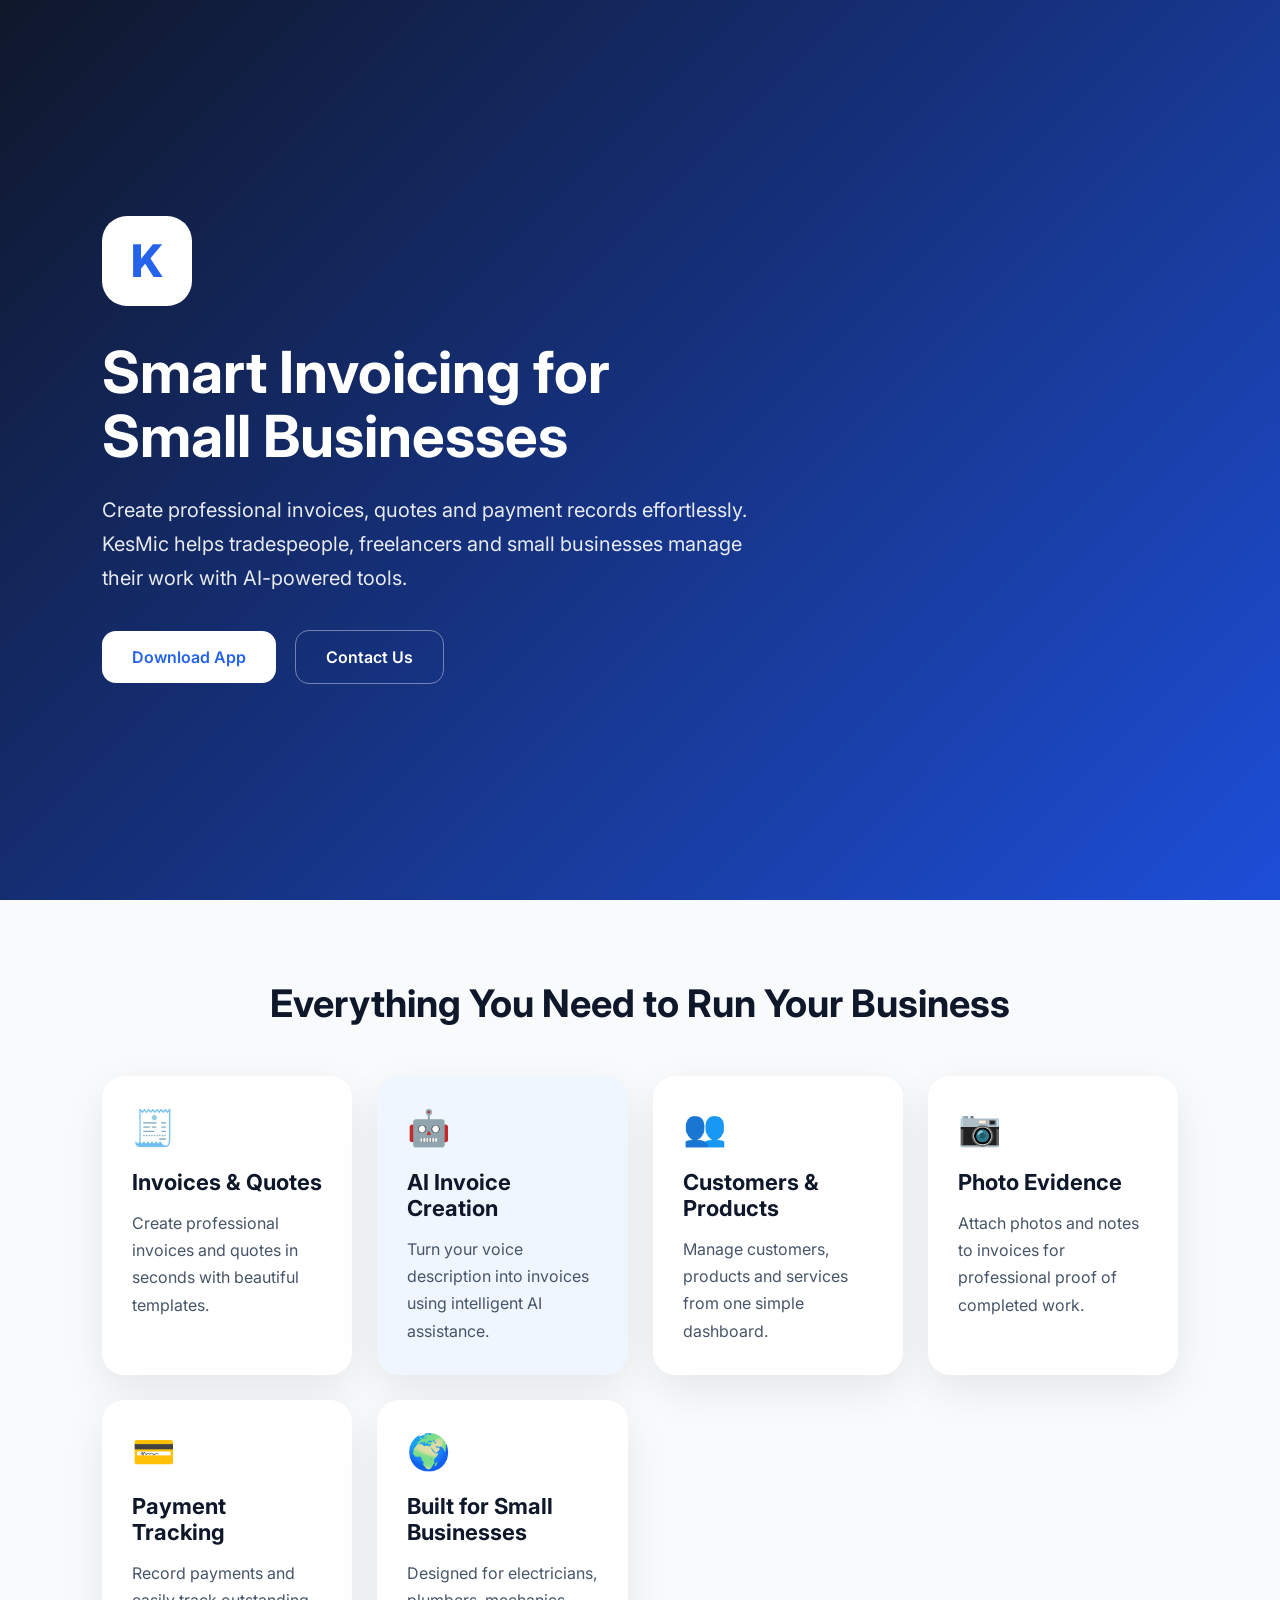
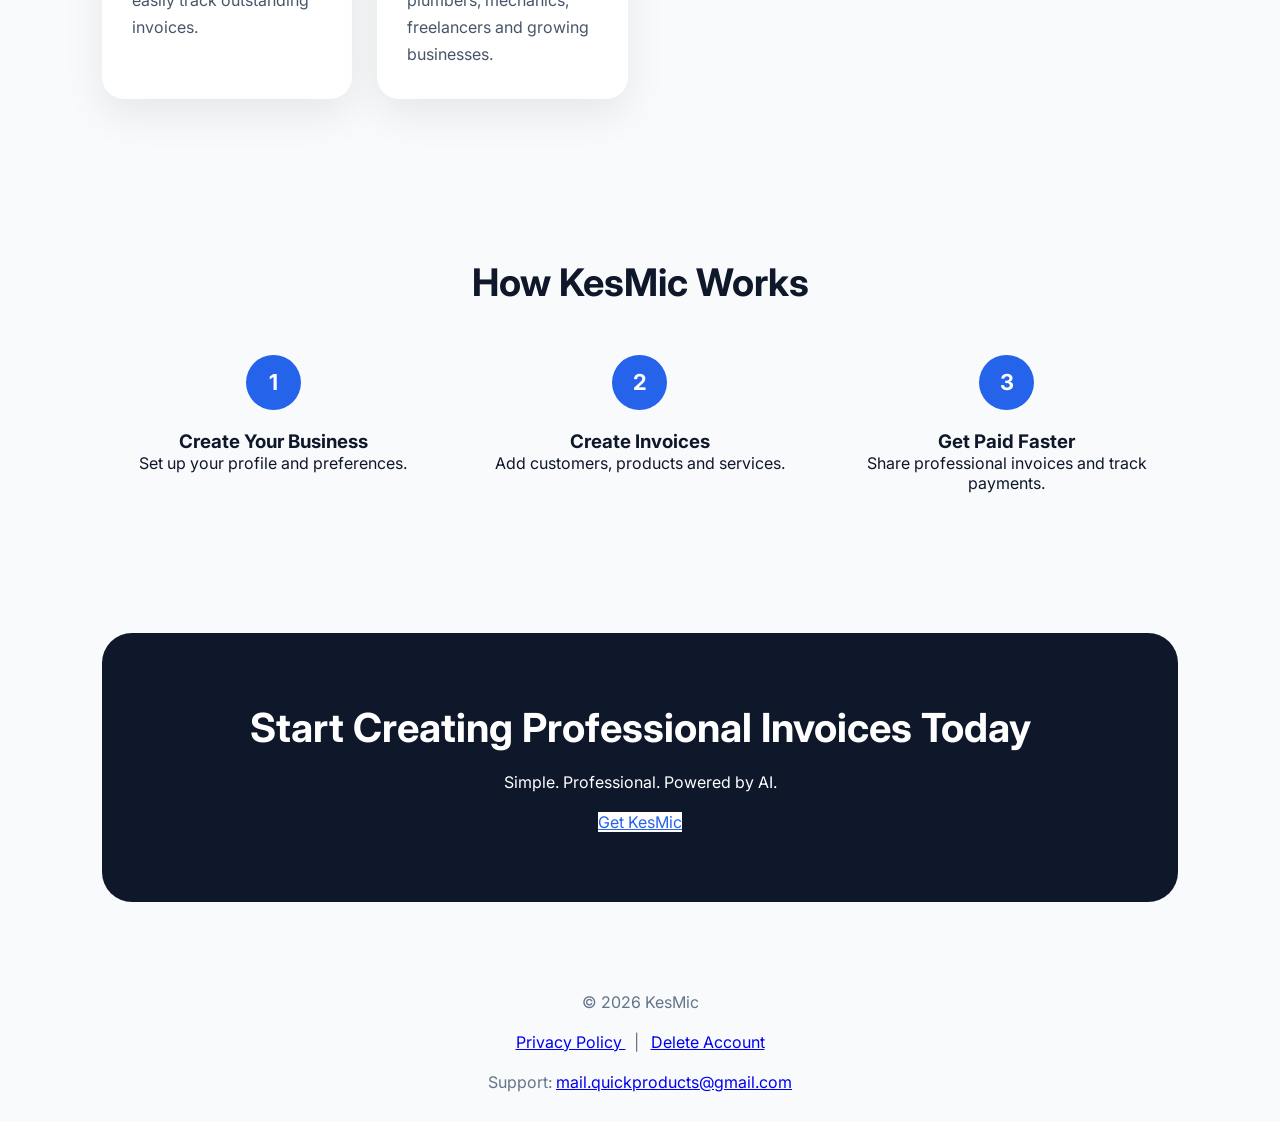
==== index.html @ 1f060613 "Add index.html for KesMic AI Invoice App This HTML file serves as the main structure for the KesMic " ====
<!DOCTYPE html>
<html lang="en">
<head>

<meta charset="UTF-8">
<meta name="viewport" content="width=device-width, initial-scale=1.0">

<title>KesMic - AI Invoice & Quote App</title>

<link rel="preconnect" href="https://fonts.googleapis.com">
<link href="https://fonts.googleapis.com/css2?family=Inter:wght@300;400;500;600;700;800&display=swap" rel="stylesheet">


<style>

*{
margin:0;
padding:0;
box-sizing:border-box;
font-family:'Inter',sans-serif;
}


body{

background:#f8fafc;
color:#0f172a;

}


.hero{

min-height:100vh;

background:
linear-gradient(135deg,#0f172a,#1d4ed8);

color:white;

display:flex;

align-items:center;

padding:60px 8%;

}


.hero-content{

max-width:650px;

}


.logo{

width:90px;

height:90px;

background:white;

color:#2563eb;

border-radius:25px;

display:flex;

align-items:center;

justify-content:center;

font-size:45px;

font-weight:800;

margin-bottom:35px;

}


h1{

font-size:58px;

line-height:1.1;

margin-bottom:25px;

}


.hero p{

font-size:20px;

line-height:1.7;

opacity:.9;

margin-bottom:35px;

}


.buttons a{

display:inline-block;

padding:16px 30px;

border-radius:14px;

text-decoration:none;

font-weight:600;

margin-right:15px;

}


.primary{

background:white;

color:#2563eb;

}


.secondary{

border:1px solid rgba(255,255,255,.4);

color:white;

}



section{

padding:80px 8%;

}



.title{

text-align:center;

font-size:38px;

margin-bottom:50px;

}



.features{

display:grid;

grid-template-columns:repeat(auto-fit,minmax(250px,1fr));

gap:25px;

}



.card{

background:white;

padding:30px;

border-radius:22px;

box-shadow:0 15px 40px rgba(0,0,0,.08);

}



.card h3{

margin-bottom:15px;

font-size:22px;

}



.card p{

line-height:1.7;

color:#475569;

}



.icon{

font-size:35px;

margin-bottom:20px;

}



.ai{

background:#eff6ff;

}



.steps{

display:grid;

grid-template-columns:repeat(auto-fit,minmax(220px,1fr));

gap:25px;

}



.step{

text-align:center;

}



.number{

width:55px;

height:55px;

background:#2563eb;

color:white;

border-radius:50%;

display:flex;

align-items:center;

justify-content:center;

margin:auto;

font-size:22px;

font-weight:bold;

margin-bottom:20px;

}



.cta{

background:#0f172a;

color:white;

text-align:center;

border-radius:30px;

margin:60px 8%;

padding:70px 30px;

}



.cta h2{

font-size:40px;

margin-bottom:20px;

}



footer{

text-align:center;

padding:30px;

color:#64748b;

}


@media(max-width:700px){

h1{

font-size:40px;

}

.hero{

padding:40px 6%;

}

}


</style>

</head>



<body>


<div class="hero">


<div class="hero-content">


<div class="logo">
K
</div>


<h1>
Smart Invoicing for Small Businesses
</h1>


<p>

Create professional invoices, quotes and payment records effortlessly.
KesMic helps tradespeople, freelancers and small businesses manage their work with AI-powered tools.

</p>



<div class="buttons">

<a class="primary" href="#">
Download App
</a>


<a class="secondary" href="mailto:mail.quickproducts@gmail.com">
Contact Us
</a>


</div>


</div>


</div>





<section>


<h2 class="title">
Everything You Need to Run Your Business
</h2>



<div class="features">



<div class="card">

<div class="icon">
🧾
</div>

<h3>
Invoices & Quotes
</h3>

<p>
Create professional invoices and quotes in seconds with beautiful templates.
</p>

</div>




<div class="card ai">

<div class="icon">
🤖
</div>

<h3>
AI Invoice Creation
</h3>

<p>
Turn your voice description into invoices using intelligent AI assistance.
</p>

</div>




<div class="card">

<div class="icon">
👥
</div>

<h3>
Customers & Products
</h3>

<p>
Manage customers, products and services from one simple dashboard.
</p>

</div>




<div class="card">

<div class="icon">
📷
</div>

<h3>
Photo Evidence
</h3>

<p>
Attach photos and notes to invoices for professional proof of completed work.
</p>

</div>



<div class="card">

<div class="icon">
💳
</div>

<h3>
Payment Tracking
</h3>

<p>
Record payments and easily track outstanding invoices.
</p>

</div>



<div class="card">

<div class="icon">
🌍
</div>

<h3>
Built for Small Businesses
</h3>

<p>
Designed for electricians, plumbers, mechanics, freelancers and growing businesses.
</p>

</div>



</div>


</section>





<section>


<h2 class="title">
How KesMic Works
</h2>



<div class="steps">


<div class="step">

<div class="number">
1
</div>

<h3>
Create Your Business
</h3>

<p>
Set up your profile and preferences.
</p>

</div>



<div class="step">

<div class="number">
2
</div>

<h3>
Create Invoices
</h3>

<p>
Add customers, products and services.
</p>

</div>



<div class="step">

<div class="number">
3
</div>

<h3>
Get Paid Faster
</h3>

<p>
Share professional invoices and track payments.
</p>

</div>


</div>


</section>





<div class="cta">


<h2>
Start Creating Professional Invoices Today
</h2>


<p>
Simple. Professional. Powered by AI.
</p>


<br>


<a class="primary" href="#">
Get KesMic
</a>


</div>




<footer>

© 2026 KesMic<br><br>

<a href="privacy-policy.html">
Privacy Policy
</a>
&nbsp; | &nbsp;

<a href="delete-account.html">
Delete Account
</a>

<br><br>

Support:
<a href="mailto:mail.quickproducts@gmail.com">
mail.quickproducts@gmail.com
</a>

</footer>



</body>

</html>
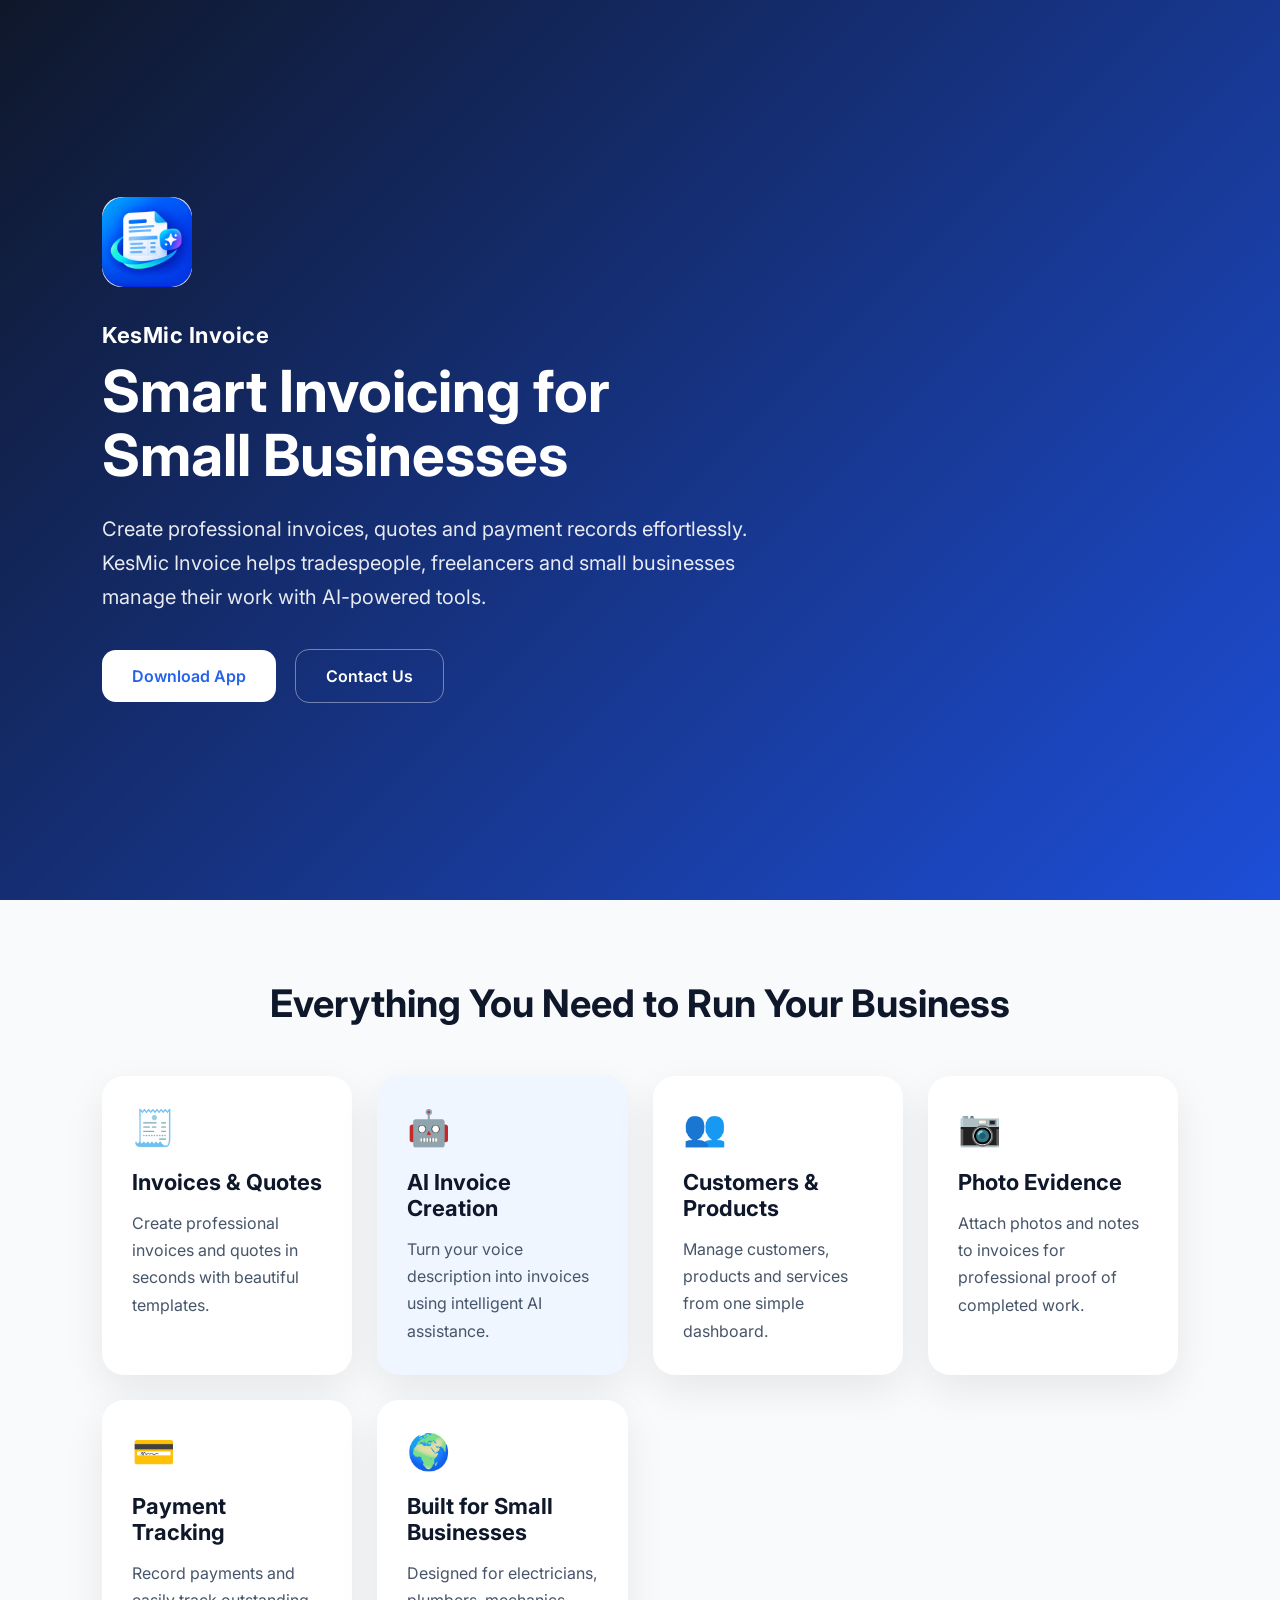
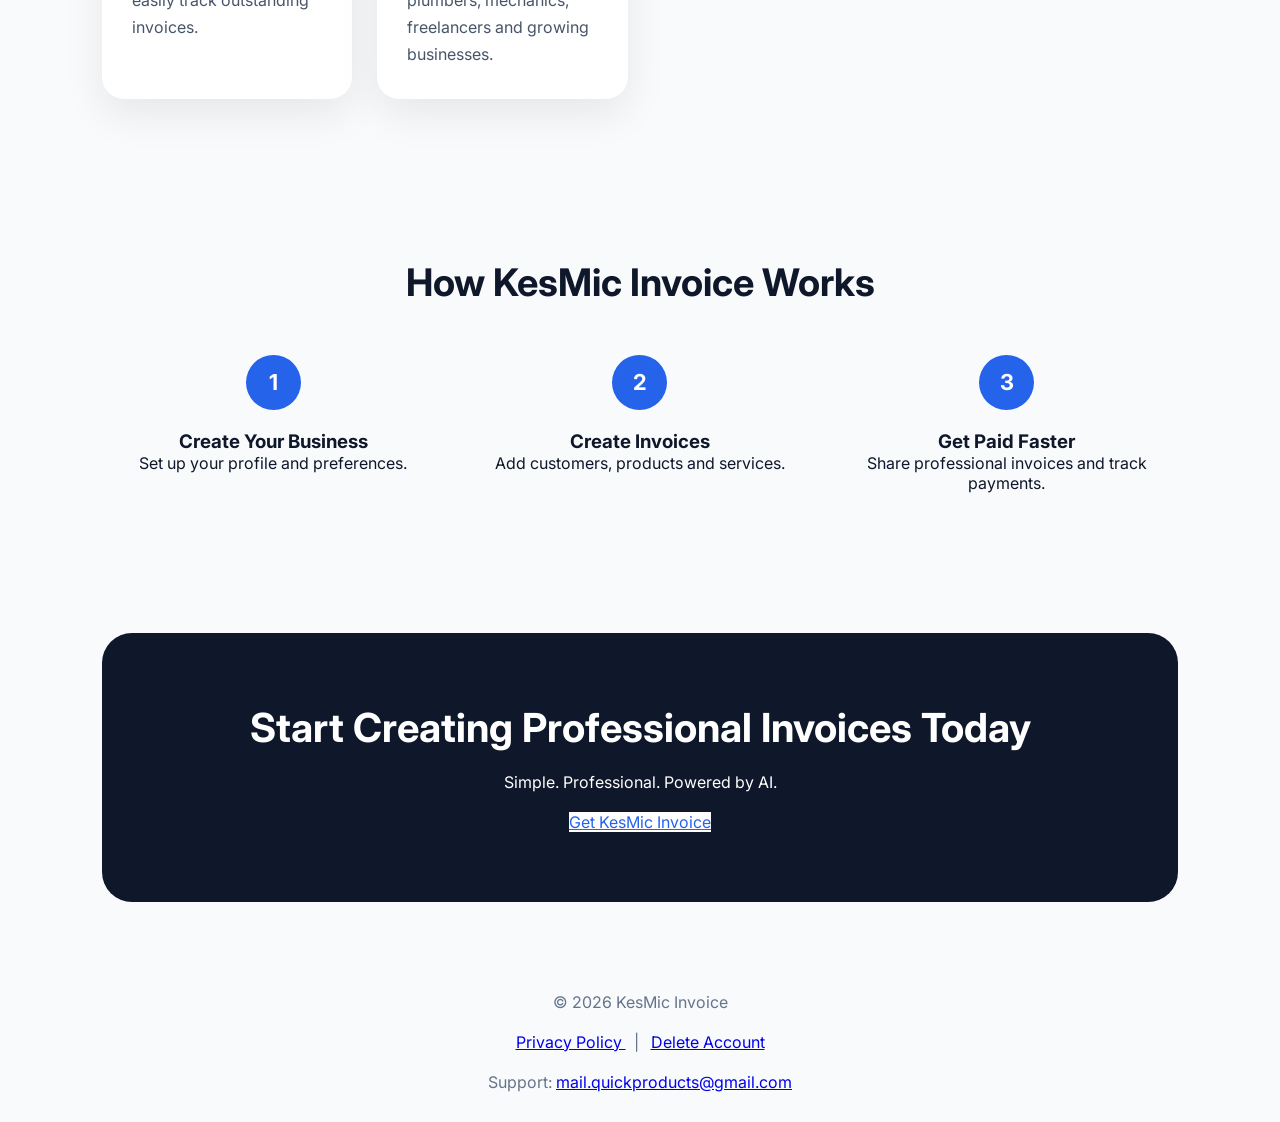
==== commit 1ea8ffbe: "Rebrand to KesMic Invoice; add logo and favicon; rewrite privacy policy Co-Authored-By: Claude Opus " ====
--- a/index.html
+++ b/index.html
@@ -5,7 +5,9 @@
 <meta charset="UTF-8">
 <meta name="viewport" content="width=device-width, initial-scale=1.0">
 
-<title>KesMic - AI Invoice & Quote App</title>
+<title>KesMic Invoice - AI Invoice & Quote App</title>
+<link rel="icon" type="image/png" href="favicon.png">
+<link rel="apple-touch-icon" href="logo.png">
 
 <link rel="preconnect" href="https://fonts.googleapis.com">
 <link href="https://fonts.googleapis.com/css2?family=Inter:wght@300;400;500;600;700;800&display=swap" rel="stylesheet">
@@ -331,6 +333,24 @@
 }
 
 
+.app-name{
+font-size:22px;
+font-weight:700;
+letter-spacing:.5px;
+margin-bottom:12px;
+}
+
+.logo{
+background:none;
+overflow:hidden;
+border-radius:22%;
+}
+.logo img{
+width:100%;
+height:100%;
+display:block;
+}
+
 </style>
 
 </head>
@@ -346,8 +366,11 @@
 <div class="hero-content">
 
 
-<div class="logo">
-K
+<div class="logo"><img src="logo.png" alt="KesMic Invoice logo"></div>
+
+
+<div class="app-name">
+KesMic Invoice
 </div>
 
 
@@ -359,7 +382,7 @@
 <p>
 
 Create professional invoices, quotes and payment records effortlessly.
-KesMic helps tradespeople, freelancers and small businesses manage their work with AI-powered tools.
+KesMic Invoice helps tradespeople, freelancers and small businesses manage their work with AI-powered tools.
 
 </p>
 
@@ -526,7 +549,7 @@
 
 
 <h2 class="title">
-How KesMic Works
+How KesMic Invoice Works
 </h2>
 
 
@@ -613,7 +636,7 @@
 
 
 <a class="primary" href="#">
-Get KesMic
+Get KesMic Invoice
 </a>
 
 
@@ -624,7 +647,7 @@
 
 <footer>
 
-© 2026 KesMic<br><br>
+© 2026 KesMic Invoice<br><br>
 
 <a href="privacy-policy.html">
 Privacy Policy
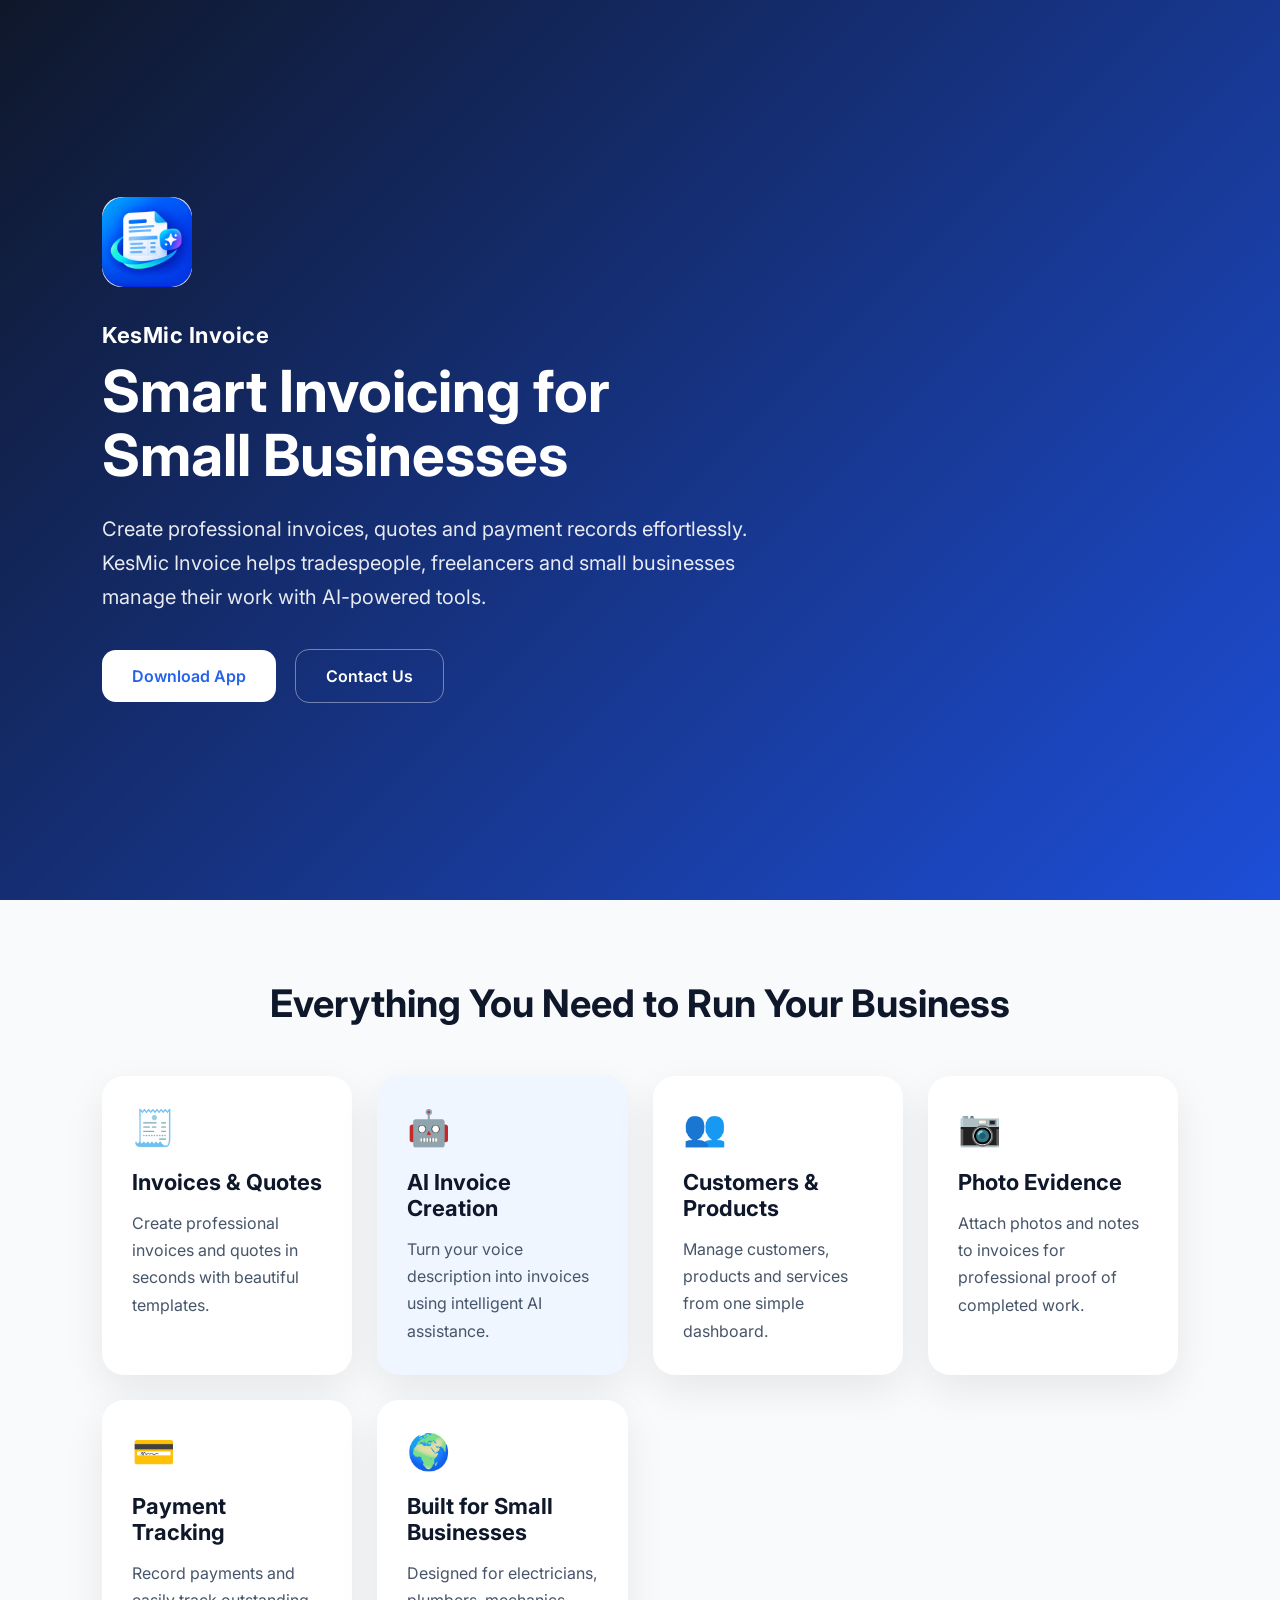
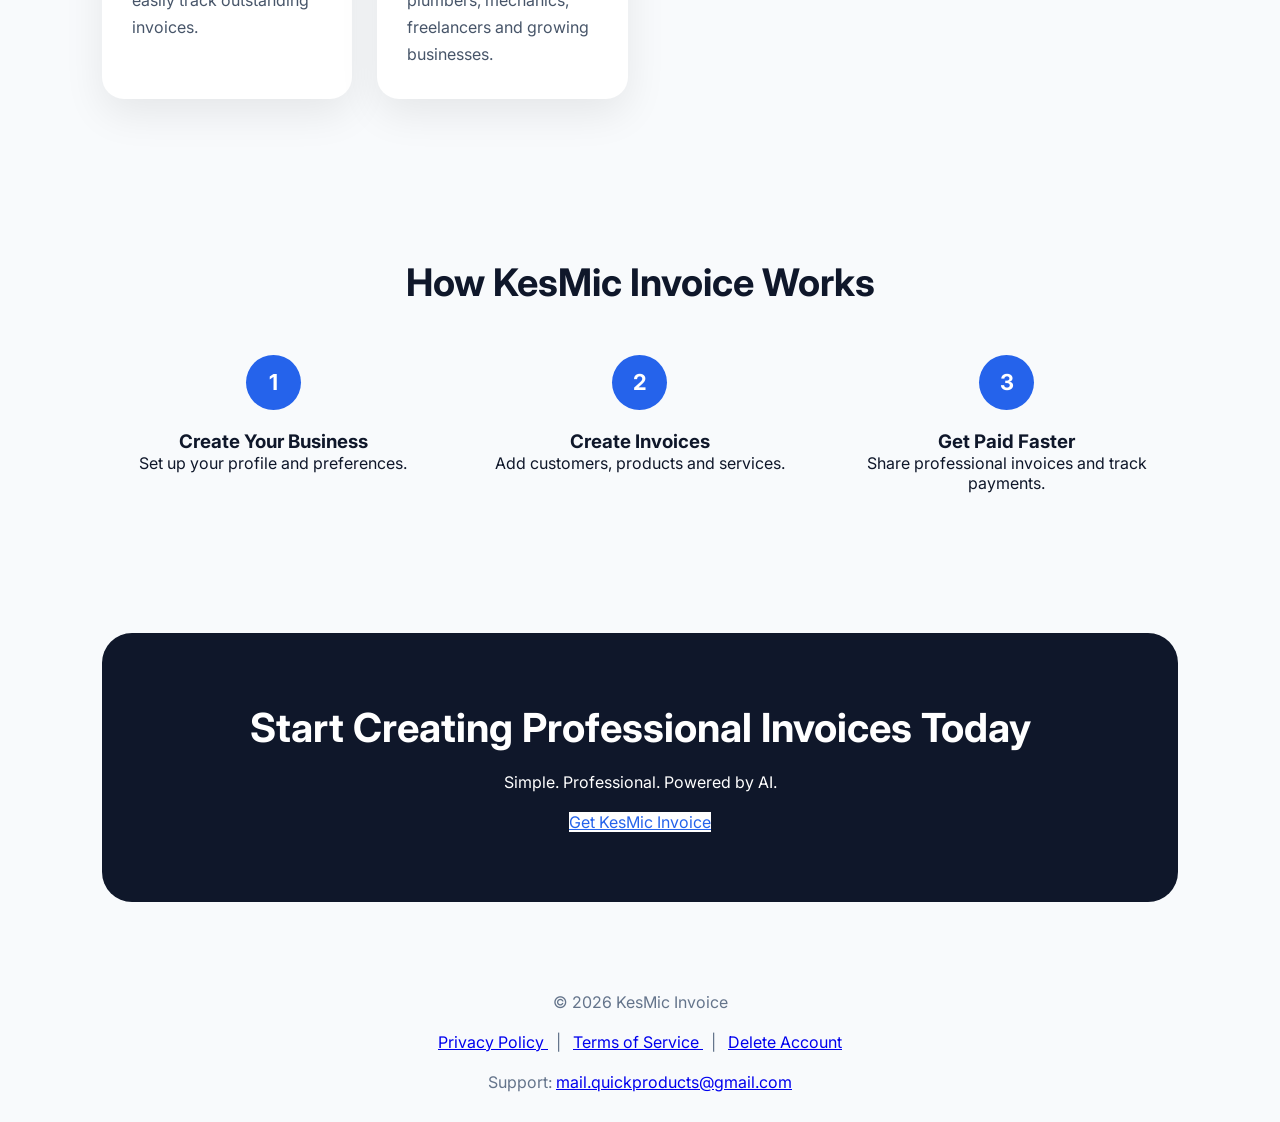
==== commit dc2d1e37: "Add Terms of Service page; link it from the home page Co-Authored-By: Claude Opus 5.5 <noreply@anthr" ====
--- a/index.html
+++ b/index.html
@@ -654,6 +654,11 @@
 </a>
 &nbsp; | &nbsp;
 
+<a href="terms.html">
+Terms of Service
+</a>
+&nbsp; | &nbsp;
+
 <a href="delete-account.html">
 Delete Account
 </a>
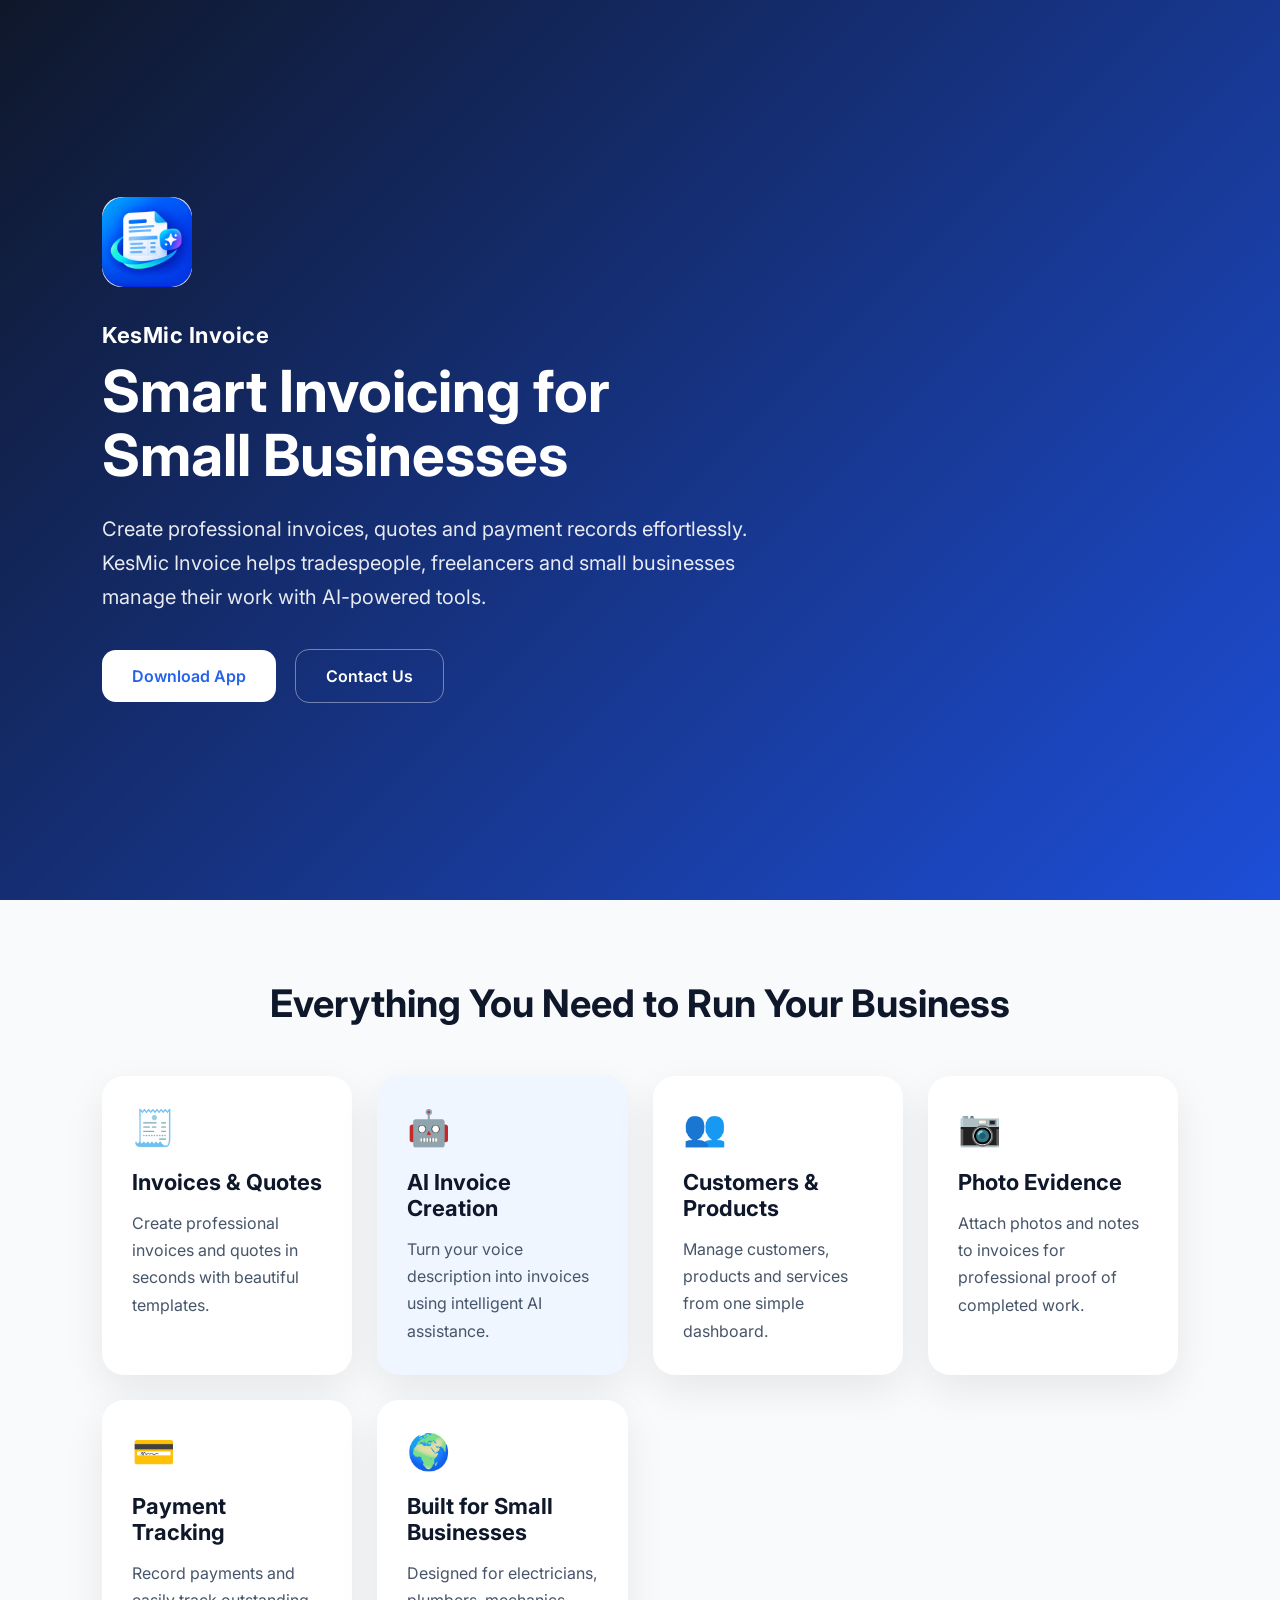
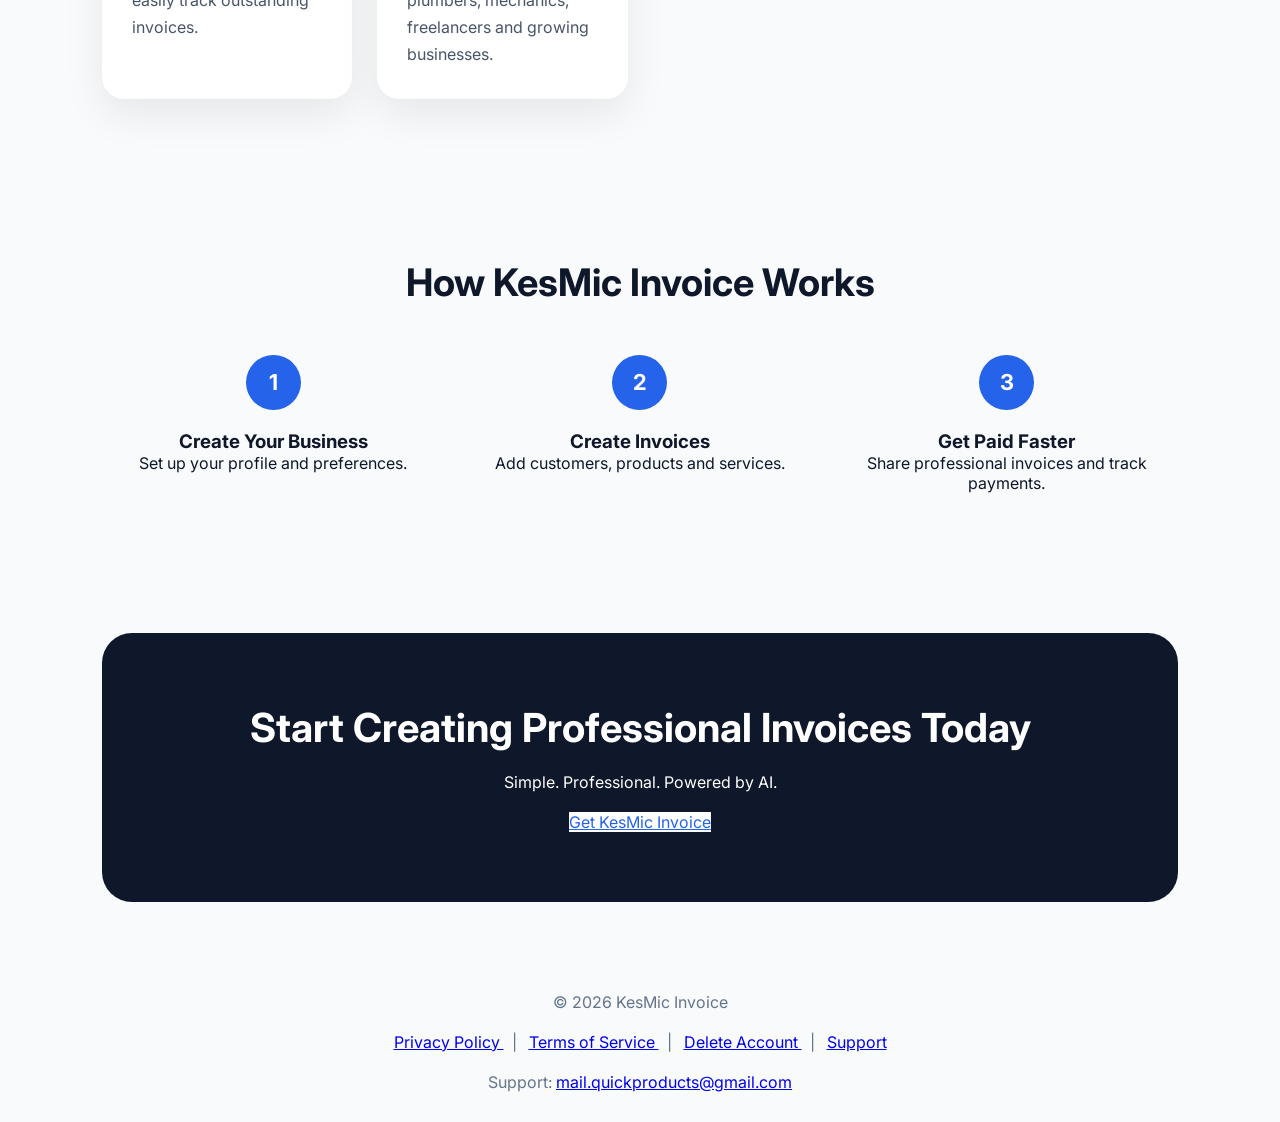
==== commit 5d256709: "Add support page with FAQ and contact; link it from the home page Co-Authored-By: Claude Opus 5.5 <n" ====
--- a/index.html
+++ b/index.html
@@ -662,6 +662,11 @@
 <a href="delete-account.html">
 Delete Account
 </a>
+&nbsp; | &nbsp;
+
+<a href="support.html">
+Support
+</a>
 
 <br><br>
 
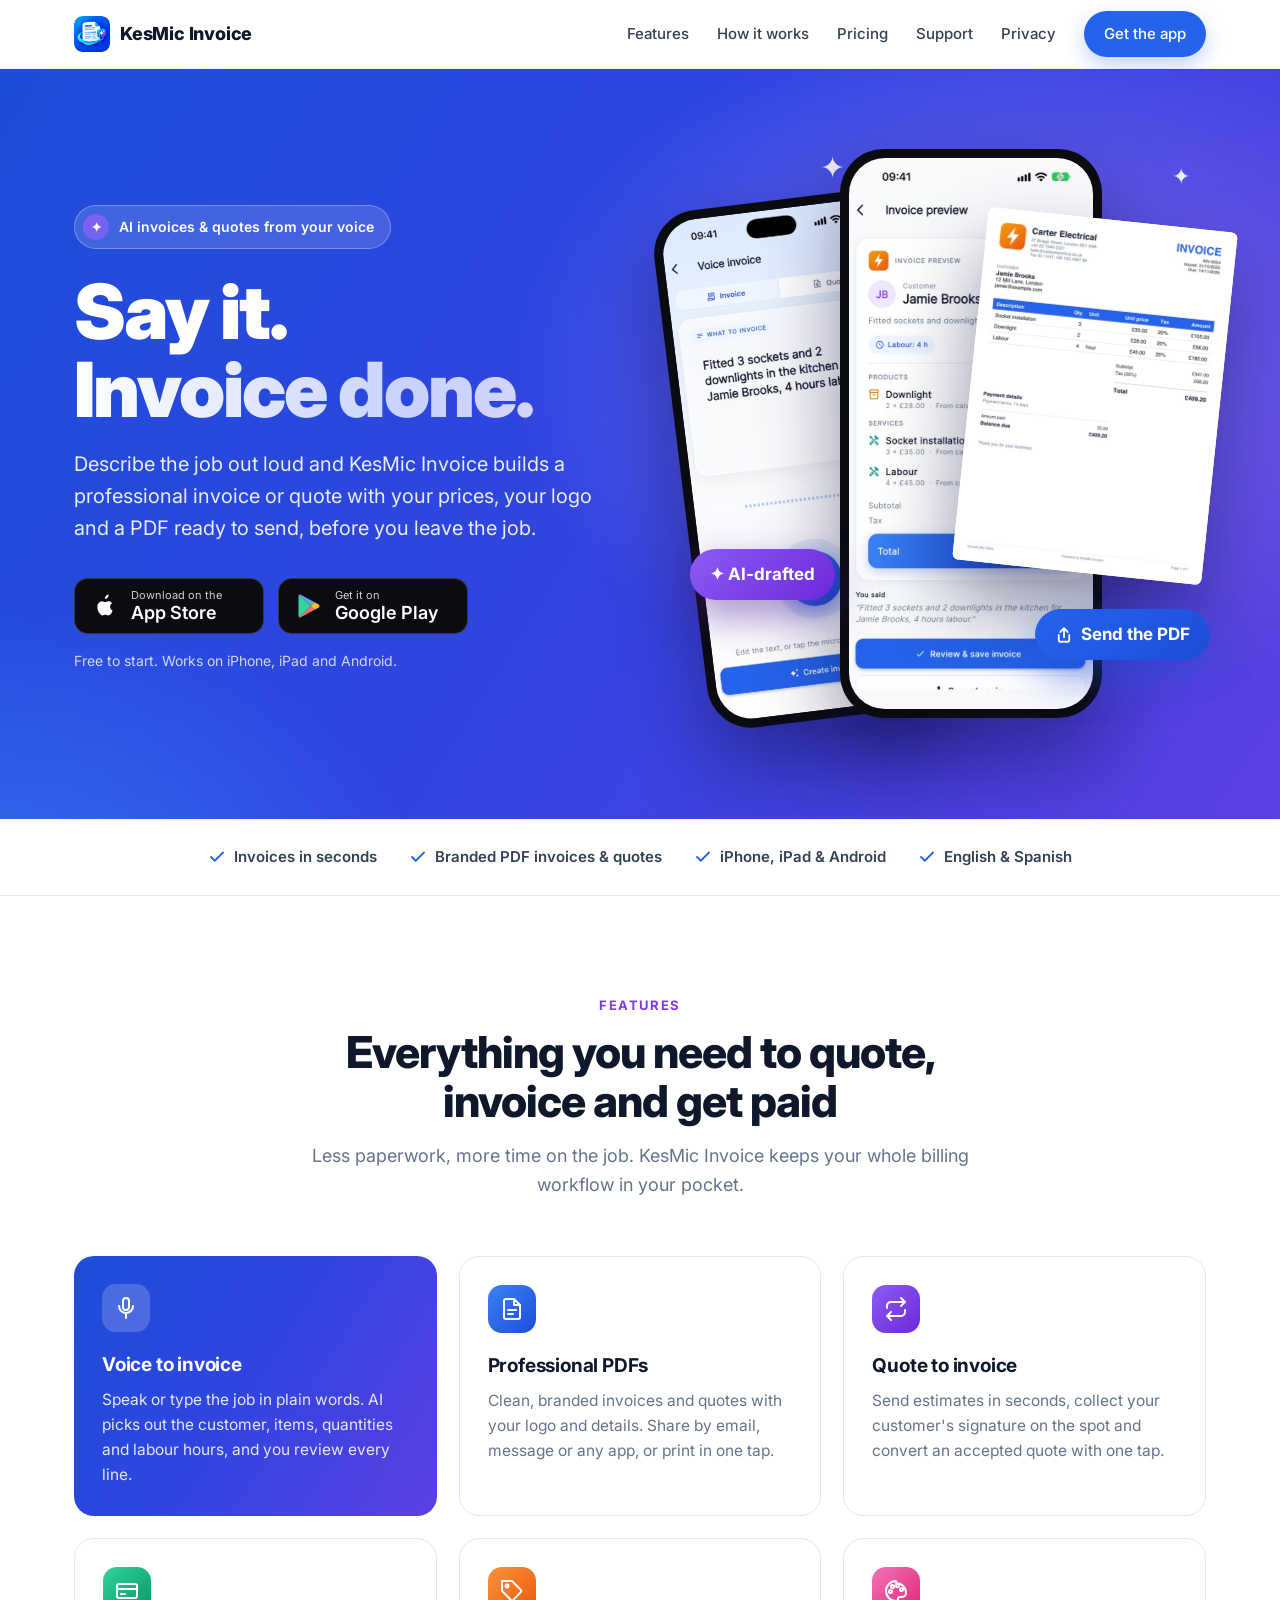
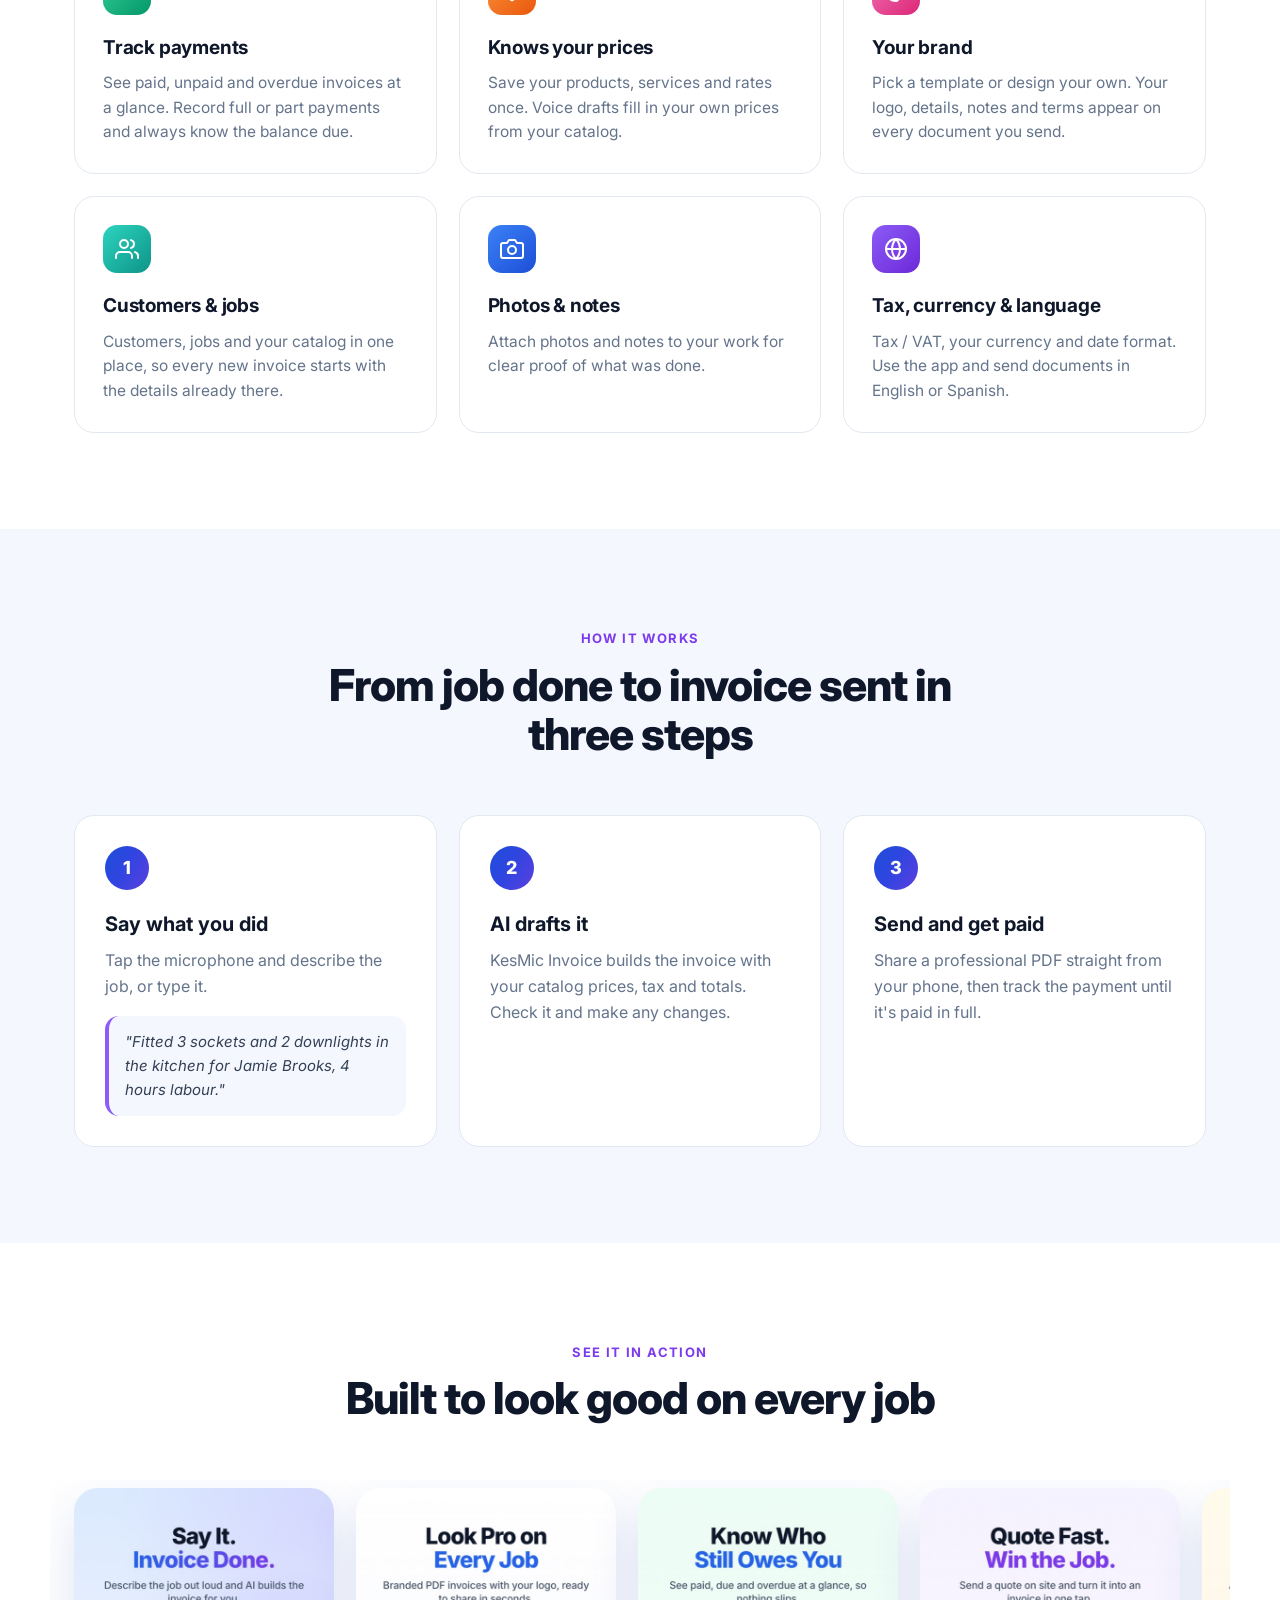
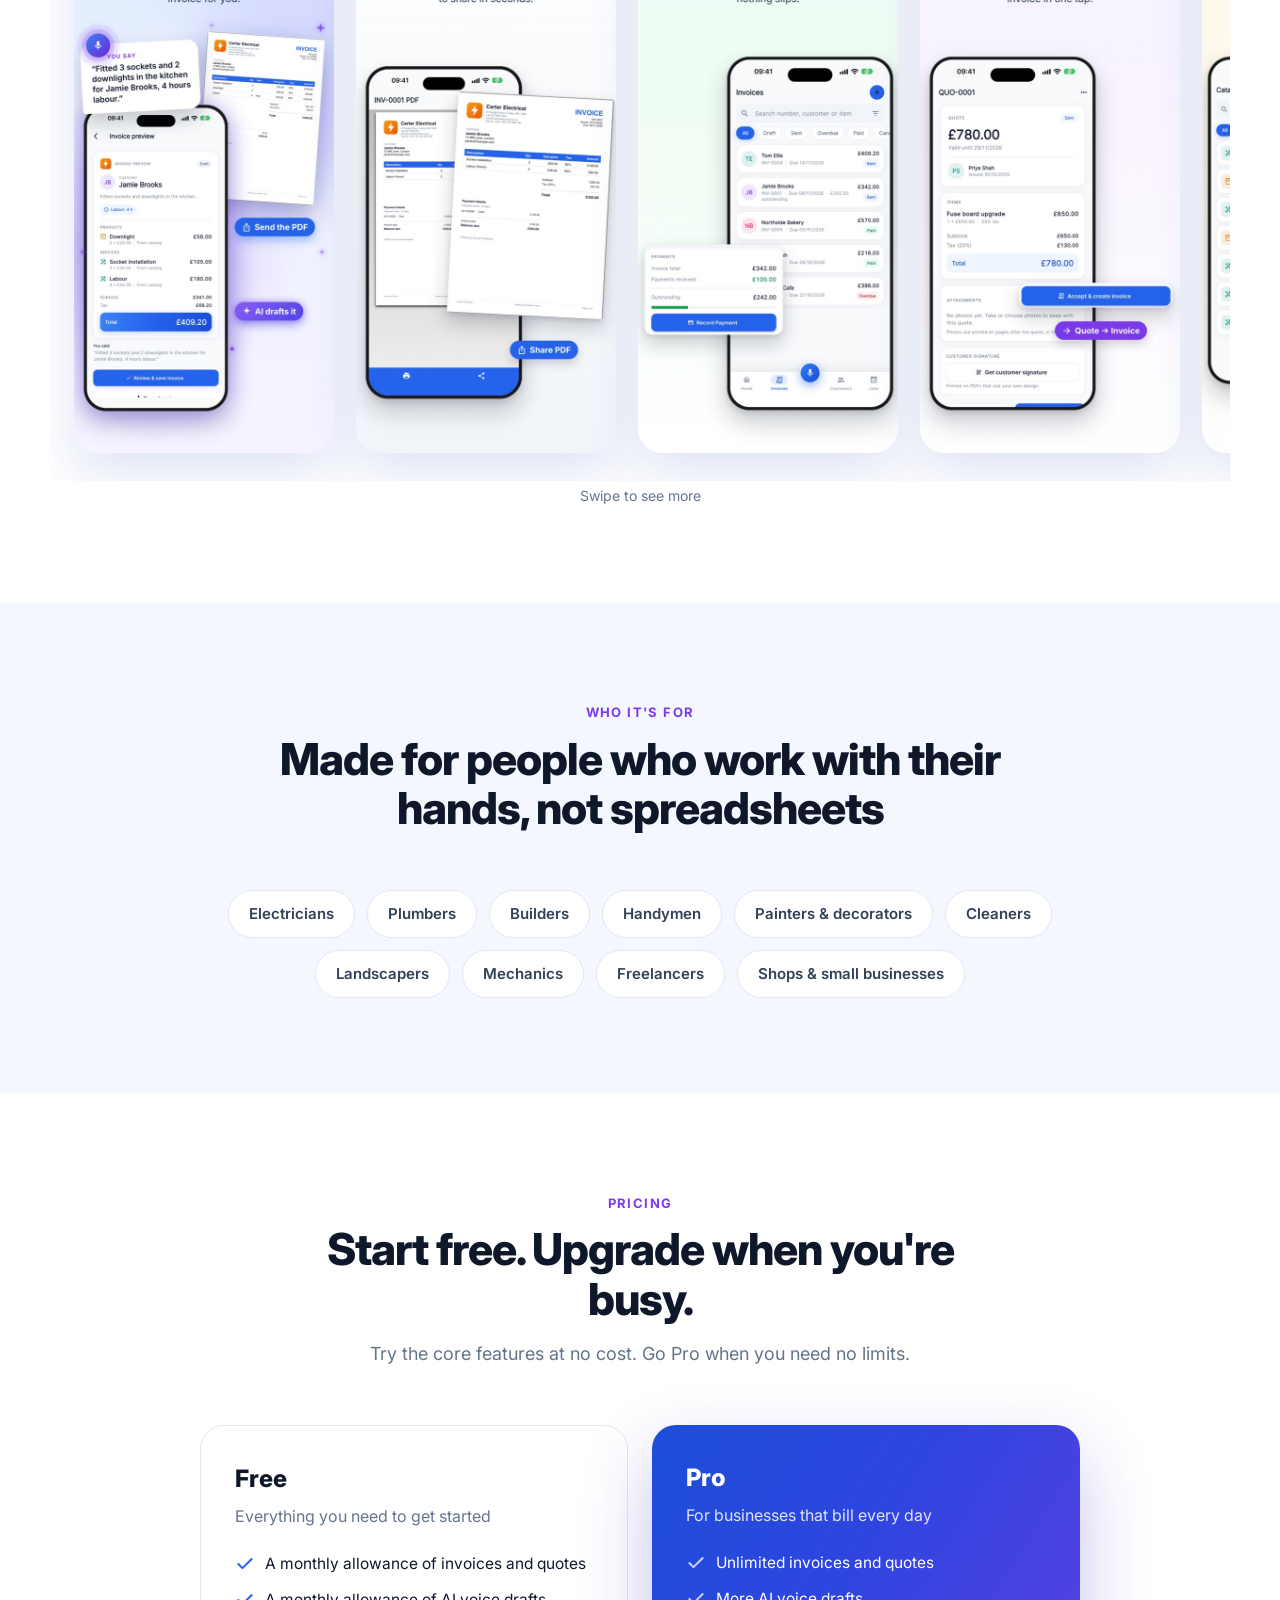
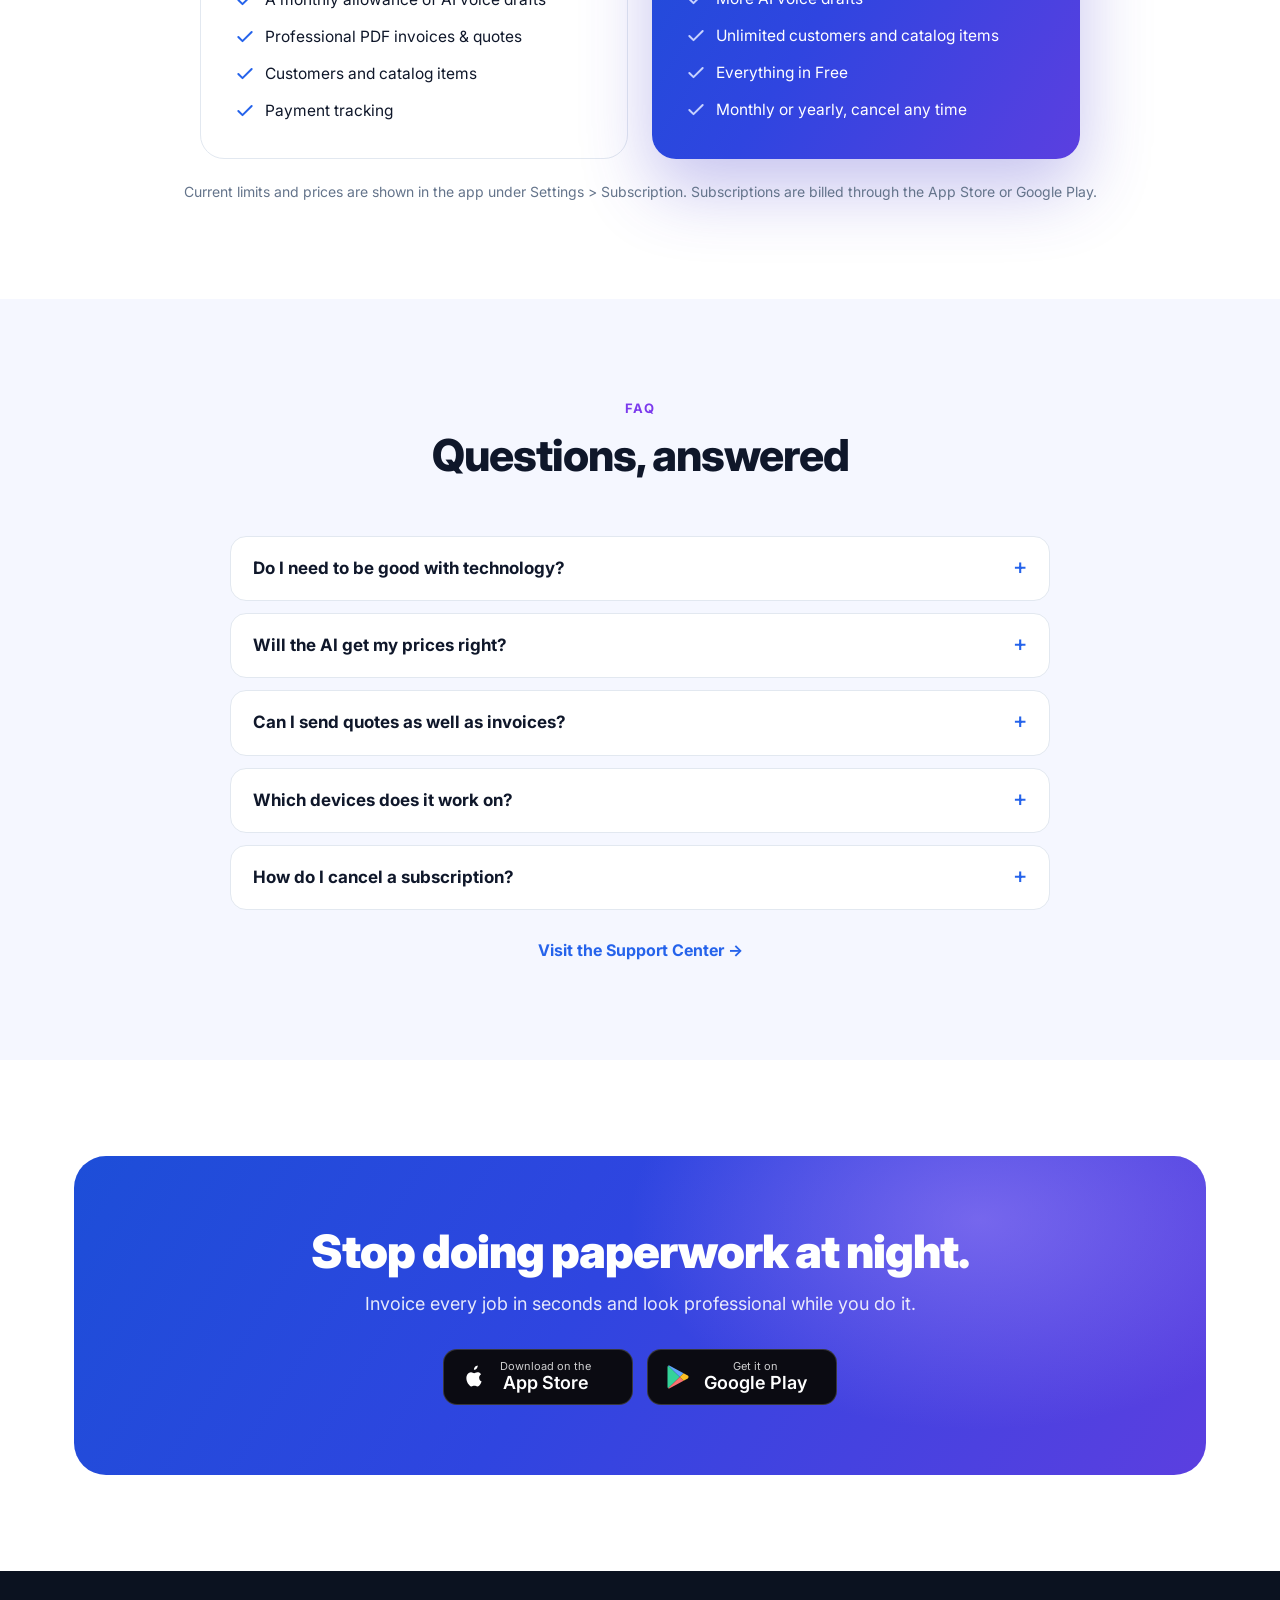
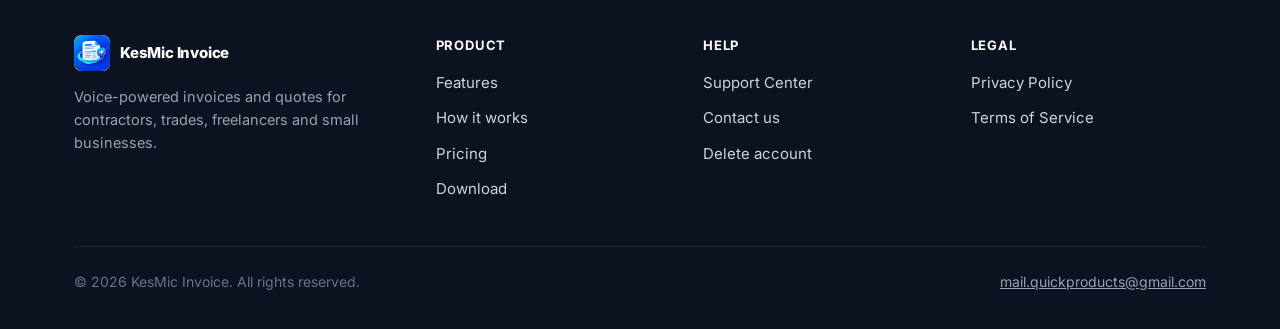
==== commit 435e7608: "Redesign home page: app branding, hero, features, screenshots, pricing, FAQ and links to every page " ====
--- a/index.html
+++ b/index.html
@@ -1,684 +1,511 @@
 <!DOCTYPE html>
 <html lang="en">
 <head>
-
 <meta charset="UTF-8">
 <meta name="viewport" content="width=device-width, initial-scale=1.0">
-
-<title>KesMic Invoice - AI Invoice & Quote App</title>
+<title>KesMic Invoice – Voice Invoice &amp; Quote Maker</title>
+<meta name="description" content="Say it. Invoice done. Describe the job out loud and KesMic Invoice builds a professional invoice or quote with your prices, your logo and a PDF ready to send.">
+<meta property="og:title" content="KesMic Invoice – Say it. Invoice done.">
+<meta property="og:description" content="Turn your voice into professional invoices and quotes in seconds. Built for contractors, trades, freelancers and small businesses.">
+<meta property="og:image" content="https://kesmicinvoice.github.io/assets/og-image.jpg">
+<meta property="og:url" content="https://kesmicinvoice.github.io/">
+<meta property="og:type" content="website">
+<meta name="twitter:card" content="summary_large_image">
+<meta name="theme-color" content="#1d4ed8">
 <link rel="icon" type="image/png" href="favicon.png">
 <link rel="apple-touch-icon" href="logo.png">
-
 <link rel="preconnect" href="https://fonts.googleapis.com">
-<link href="https://fonts.googleapis.com/css2?family=Inter:wght@300;400;500;600;700;800&display=swap" rel="stylesheet">
+<link rel="preconnect" href="https://fonts.gstatic.com" crossorigin>
+<link href="https://fonts.googleapis.com/css2?family=Inter:wght@400;500;600;700;800;900&display=swap" rel="stylesheet">
+
 
 
 <style>
-
-*{
-margin:0;
-padding:0;
-box-sizing:border-box;
-font-family:'Inter',sans-serif;
+:root{
+  --blue:#2563eb; --blue-dark:#1d4ed8; --violet:#7c3aed; --violet-2:#8b5cf6;
+  --ink:#0f172a; --ink-2:#334155; --muted:#64748b; --line:#e2e8f0;
+  --bg:#ffffff; --bg-soft:#f5f7ff;
+  --grad:linear-gradient(122deg,#1d4ed8 0%,#2f45e0 45%,#5b3fe0 100%);
+  --radius:20px;
 }
-
-
-body{
-
-background:#f8fafc;
-color:#0f172a;
-
+*{margin:0;padding:0;box-sizing:border-box}
+html{scroll-behavior:smooth}
+body{font-family:'Inter',-apple-system,BlinkMacSystemFont,sans-serif;color:var(--ink);background:var(--bg);line-height:1.6;-webkit-font-smoothing:antialiased;overflow-x:hidden}
+a{color:inherit}
+img{max-width:100%;display:block}
+.wrap{max-width:1180px;margin:0 auto;padding:0 24px}
+[id]{scroll-margin-top:80px}
+
+/* NAV */
+.nav{position:sticky;top:0;z-index:50;background:rgba(255,255,255,.88);backdrop-filter:saturate(180%) blur(16px);-webkit-backdrop-filter:saturate(180%) blur(16px);border-bottom:1px solid rgba(15,23,42,.06)}
+.nav .wrap{display:flex;align-items:center;justify-content:space-between;height:68px}
+.brand{display:flex;align-items:center;gap:10px;text-decoration:none;font-weight:800;font-size:18px;letter-spacing:-.2px}
+.brand img{width:36px;height:36px;border-radius:22%}
+.nav-links{display:flex;align-items:center;gap:28px;list-style:none}
+.nav-links a{text-decoration:none;font-size:15px;font-weight:500;color:var(--ink-2)}
+.nav-links a:hover{color:var(--blue)}
+.btn{display:inline-flex;align-items:center;justify-content:center;gap:10px;text-decoration:none;font-weight:700;border-radius:999px;transition:transform .15s ease}
+.btn:hover{transform:translateY(-1px)}
+.nav-links a.btn-primary,.btn-primary{background:var(--blue);color:#fff;padding:11px 20px;font-size:15px;box-shadow:0 8px 20px rgba(37,99,235,.28)}
+.nav-links a.btn-primary:hover{color:#fff}
+.menu-toggle{display:none;background:none;border:0;width:42px;height:42px;border-radius:10px;cursor:pointer;color:var(--ink)}
+.menu-toggle svg{width:26px;height:26px}
+
+/* HERO */
+.hero{position:relative;overflow:hidden;background:var(--grad);color:#fff}
+.hero::before{content:"";position:absolute;inset:0;background:radial-gradient(700px 500px at 78% 40%,rgba(167,139,250,.55),transparent 70%),radial-gradient(600px 420px at 0% 110%,rgba(59,130,246,.6),transparent 70%)}
+.hero .wrap{position:relative;display:grid;grid-template-columns:1.05fr 1fr;gap:40px;align-items:center;padding-top:80px;padding-bottom:90px}
+.eyebrow{display:inline-flex;align-items:center;gap:10px;padding:8px 16px 8px 8px;border-radius:999px;background:rgba(255,255,255,.14);border:1px solid rgba(255,255,255,.28);font-size:14px;font-weight:600}
+.eyebrow .dot{width:26px;height:26px;border-radius:50%;background:linear-gradient(135deg,#8b5cf6,#6366f1);display:grid;place-items:center;font-size:13px}
+.hero h1{font-size:clamp(44px,6.2vw,76px);line-height:1.02;font-weight:900;letter-spacing:-2px;margin:24px 0 20px}
+.hero h1 span{display:block;background:linear-gradient(90deg,#fff,#c7d2fe 60%,#ddd6fe);-webkit-background-clip:text;background-clip:text;color:transparent}
+.hero p.lead{font-size:clamp(17px,1.6vw,20px);color:rgba(255,255,255,.9);max-width:540px}
+.store-row{display:flex;flex-wrap:wrap;gap:14px;margin-top:34px}
+.store{display:inline-flex;align-items:center;gap:12px;background:#0b0b12;color:#fff;text-decoration:none;border-radius:14px;padding:10px 20px 10px 16px;border:1px solid rgba(255,255,255,.18);min-width:190px;transition:transform .15s ease}
+.store:hover{transform:translateY(-1px)}
+.store svg{width:28px;height:28px;flex:none}
+.store small{display:block;font-size:11px;opacity:.8;line-height:1.1}
+.store strong{display:block;font-size:18px;line-height:1.2;font-weight:600}
+.hero-note{margin-top:16px;font-size:14px;color:rgba(255,255,255,.78)}
+
+.hero .wrap>*{min-width:0}
+.hero-art{position:relative;height:580px;width:520px;justify-self:center}
+.phone{position:absolute;background:#0b0b12;border-radius:44px;padding:9px;box-shadow:0 40px 80px rgba(10,10,60,.45)}
+.phone img{width:100%;height:100%;object-fit:cover;border-radius:36px}
+.ph-voice{width:240px;height:521px;left:0;top:50px;transform:rotate(-7deg)}
+.ph-preview{width:262px;height:569px;left:160px;top:0;z-index:2}
+.sheet{position:absolute;overflow:hidden;background:#fff;border-radius:6px;box-shadow:0 40px 80px rgba(10,10,60,.45);width:250px;height:354px;right:-20px;top:70px;transform:rotate(6deg);z-index:3}
+.sheet img{position:absolute;max-width:none;width:278.2px;left:-13.9px;top:-80.9px}
+.pill{position:absolute;z-index:4;display:flex;align-items:center;gap:8px;color:#fff;font-weight:700;font-size:17px;padding:12px 20px;border-radius:999px;white-space:nowrap}
+.pill-ai{left:10px;top:400px;background:linear-gradient(135deg,#8b5cf6,#6d28d9);box-shadow:0 16px 40px rgba(76,29,149,.5)}
+.pill-send{right:-10px;top:460px;background:linear-gradient(135deg,#2563eb,#1d4ed8);box-shadow:0 16px 40px rgba(29,78,216,.5)}
+.pill svg{width:18px;height:18px}
+.spark{position:absolute;color:#fff;opacity:.9}
+
+/* SECTIONS */
+section{padding:96px 0}
+.soft{background:var(--bg-soft)}
+.kicker{display:inline-block;font-size:13px;font-weight:700;letter-spacing:1.4px;text-transform:uppercase;color:var(--violet);margin-bottom:12px}
+.section-head{text-align:center;max-width:720px;margin:0 auto 56px}
+.section-head h2{font-size:clamp(30px,3.6vw,44px);line-height:1.12;letter-spacing:-1px;font-weight:800}
+.section-head p{margin-top:16px;font-size:18px;color:var(--muted)}
+
+.trust{padding:26px 0;border-bottom:1px solid var(--line)}
+.trust .wrap{display:flex;flex-wrap:wrap;gap:12px 32px;justify-content:center;align-items:center;color:var(--ink-2);font-weight:600;font-size:15px}
+.trust span{display:inline-flex;align-items:center;gap:8px}
+.trust svg{width:18px;height:18px;color:var(--blue)}
+
+.features{display:grid;grid-template-columns:repeat(3,1fr);gap:22px}
+.feature{background:#fff;border:1px solid var(--line);border-radius:var(--radius);padding:28px;transition:box-shadow .2s ease,transform .2s ease}
+.feature:hover{box-shadow:0 20px 50px rgba(30,64,175,.10);transform:translateY(-2px)}
+.ficon{width:48px;height:48px;border-radius:14px;display:grid;place-items:center;margin-bottom:18px;color:#fff}
+.ficon svg{width:24px;height:24px}
+.i-blue{background:linear-gradient(135deg,#3b82f6,#1d4ed8)}
+.i-violet{background:linear-gradient(135deg,#8b5cf6,#6d28d9)}
+.i-orange{background:linear-gradient(135deg,#fb923c,#ea580c)}
+.i-green{background:linear-gradient(135deg,#34d399,#059669)}
+.i-teal{background:linear-gradient(135deg,#2dd4bf,#0d9488)}
+.i-pink{background:linear-gradient(135deg,#f472b6,#db2777)}
+.feature h3{font-size:19px;font-weight:700;margin-bottom:8px;letter-spacing:-.2px}
+.feature p{color:var(--muted);font-size:15.5px}
+.feature.highlight{background:var(--grad);color:#fff;border:0}
+.feature.highlight p{color:rgba(255,255,255,.88)}
+.feature.highlight .ficon{background:rgba(255,255,255,.18)}
+
+.steps{display:grid;grid-template-columns:repeat(3,1fr);gap:22px}
+.step{background:#fff;border-radius:var(--radius);padding:30px;border:1px solid var(--line)}
+.step .num{width:44px;height:44px;border-radius:50%;background:var(--grad);color:#fff;display:grid;place-items:center;font-weight:800;font-size:18px;margin-bottom:18px}
+.step h3{font-size:20px;margin-bottom:8px}
+.step p{color:var(--muted)}
+.quote-demo{margin-top:16px;padding:14px 16px;border-radius:14px;background:var(--bg-soft);font-style:italic;color:var(--ink-2);font-size:15px;border-left:4px solid var(--violet-2)}
+
+.gallery{display:flex;gap:22px;overflow-x:auto;scroll-snap-type:x mandatory;padding:8px 24px 28px;margin:0 -24px;scrollbar-width:thin}
+.gallery img{flex:none;width:260px;height:auto;border-radius:24px;scroll-snap-align:center;box-shadow:0 20px 50px rgba(30,64,175,.14);background:#eef2ff}
+.gallery-hint{text-align:center;color:var(--muted);font-size:14px;margin-top:4px}
+
+.audience{display:flex;flex-wrap:wrap;gap:12px;justify-content:center;max-width:880px;margin:0 auto}
+.chip{padding:11px 20px;border-radius:999px;background:#fff;border:1px solid var(--line);font-weight:600;color:var(--ink-2);font-size:15px}
+
+.plans{display:grid;grid-template-columns:1fr 1fr;gap:24px;max-width:880px;margin:0 auto}
+.plan{border-radius:24px;padding:34px;border:1px solid var(--line);background:#fff}
+.plan h3{font-size:24px;font-weight:800}
+.plan .tag{color:var(--muted);margin:6px 0 22px}
+.plan ul{list-style:none;display:grid;gap:12px}
+.plan li{display:flex;gap:10px;align-items:flex-start;font-size:15.5px}
+.plan li svg{flex:none;width:20px;height:20px;margin-top:2px;color:var(--blue)}
+.plan.pro{background:var(--grad);color:#fff;border:0;box-shadow:0 30px 70px rgba(67,56,202,.3)}
+.plan.pro .tag{color:rgba(255,255,255,.85)}
+.plan.pro li svg{color:#c7d2fe}
+.plans-note{text-align:center;color:var(--muted);font-size:14px;margin-top:22px}
+
+.faq{max-width:820px;margin:0 auto;display:grid;gap:12px}
+.faq details{background:#fff;border:1px solid var(--line);border-radius:16px;padding:18px 22px}
+.faq summary{cursor:pointer;font-weight:700;font-size:17px;list-style:none;display:flex;justify-content:space-between;gap:16px}
+.faq summary::-webkit-details-marker{display:none}
+.faq summary::after{content:"+";font-size:22px;line-height:1;color:var(--blue);font-weight:500}
+.faq details[open] summary::after{content:"–"}
+.faq details p{margin-top:12px;color:var(--muted)}
+.faq details a{color:var(--blue)}
+.faq-more{text-align:center;margin-top:28px}
+.faq-more a{color:var(--blue);font-weight:700;text-decoration:none}
+
+.cta{background:var(--grad);color:#fff;border-radius:32px;padding:70px 40px;text-align:center;position:relative;overflow:hidden}
+.cta::before{content:"";position:absolute;inset:0;background:radial-gradient(500px 300px at 80% 20%,rgba(167,139,250,.5),transparent 70%)}
+.cta>*{position:relative}
+.cta h2{font-size:clamp(30px,4vw,46px);letter-spacing:-1px;line-height:1.1;font-weight:900}
+.cta p{margin:14px auto 0;max-width:560px;font-size:18px;color:rgba(255,255,255,.88)}
+.cta .store-row{justify-content:center;margin-top:30px}
+
+footer{background:#0b1220;color:#cbd5e1;padding:64px 0 36px}
+.foot{display:grid;grid-template-columns:1.4fr 1fr 1fr 1fr;gap:32px}
+.foot .brand{color:#fff;margin-bottom:14px}
+.foot p{font-size:14.5px;color:#94a3b8;max-width:320px}
+.foot h4{color:#fff;font-size:13px;letter-spacing:.8px;text-transform:uppercase;margin-bottom:14px}
+.foot ul{list-style:none;display:grid;gap:10px}
+.foot a{text-decoration:none;color:#cbd5e1;font-size:15px}
+.foot a:hover{color:#fff}
+.copy{border-top:1px solid rgba(255,255,255,.08);margin-top:44px;padding-top:24px;font-size:14px;color:#64748b;display:flex;justify-content:space-between;flex-wrap:wrap;gap:10px}
+.copy a{font-size:14px;color:#94a3b8}
+
+/* RESPONSIVE */
+@media (max-width:1060px){
+  .hero .wrap{grid-template-columns:minmax(0,1fr);padding-top:56px;padding-bottom:50px;text-align:left}
+  .features,.steps{grid-template-columns:1fr 1fr}
+  .foot{grid-template-columns:1fr 1fr}
 }
-
-
-.hero{
-
-min-height:100vh;
-
-background:
-linear-gradient(135deg,#0f172a,#1d4ed8);
-
-color:white;
-
-display:flex;
-
-align-items:center;
-
-padding:60px 8%;
-
+@media (max-width:760px){
+  .nav-links{display:none;position:absolute;top:68px;left:0;right:0;flex-direction:column;align-items:stretch;gap:0;background:#fff;border-bottom:1px solid var(--line);padding:8px 24px 18px;box-shadow:0 20px 40px rgba(15,23,42,.08)}
+  .nav-links.open{display:flex}
+  .nav-links li a{display:block;padding:12px 0}
+  .nav-links a.btn-primary{margin-top:8px;text-align:center}
+  .menu-toggle{display:grid;place-items:center}
+  section{padding:72px 0}
+  .features,.steps,.plans{grid-template-columns:1fr}
+  .hero-art{justify-self:start;margin-left:50%;transform:translateX(-50%) scale(.78);transform-origin:top center;margin-bottom:-128px}
+  .cta{padding:52px 24px;border-radius:24px}
 }
-
-
-.hero-content{
-
-max-width:650px;
-
+@media (max-width:520px){
+  .wrap{padding:0 16px}
+  .hero-art{transform:translateX(-50%) scale(.66);margin-bottom:-197px}
+  .foot{grid-template-columns:1fr}
+  .store{min-width:0;flex:1 1 150px;padding:10px 14px;gap:10px}
+  .store strong{font-size:16px;white-space:nowrap}
+  .gallery{padding:8px 16px 28px;margin:0 -16px}
+  .gallery img{width:230px}
 }
-
-
-.logo{
-
-width:90px;
-
-height:90px;
-
-background:white;
-
-color:#2563eb;
-
-border-radius:25px;
-
-display:flex;
-
-align-items:center;
-
-justify-content:center;
-
-font-size:45px;
-
-font-weight:800;
-
-margin-bottom:35px;
-
-}
-
-
-h1{
-
-font-size:58px;
-
-line-height:1.1;
-
-margin-bottom:25px;
-
-}
-
-
-.hero p{
-
-font-size:20px;
-
-line-height:1.7;
-
-opacity:.9;
-
-margin-bottom:35px;
-
-}
-
-
-.buttons a{
-
-display:inline-block;
-
-padding:16px 30px;
-
-border-radius:14px;
-
-text-decoration:none;
-
-font-weight:600;
-
-margin-right:15px;
-
-}
-
-
-.primary{
-
-background:white;
-
-color:#2563eb;
-
-}
-
-
-.secondary{
-
-border:1px solid rgba(255,255,255,.4);
-
-color:white;
-
-}
-
-
-
-section{
-
-padding:80px 8%;
-
-}
-
-
-
-.title{
-
-text-align:center;
-
-font-size:38px;
-
-margin-bottom:50px;
-
-}
-
-
-
-.features{
-
-display:grid;
-
-grid-template-columns:repeat(auto-fit,minmax(250px,1fr));
-
-gap:25px;
-
-}
-
-
-
-.card{
-
-background:white;
-
-padding:30px;
-
-border-radius:22px;
-
-box-shadow:0 15px 40px rgba(0,0,0,.08);
-
-}
-
-
-
-.card h3{
-
-margin-bottom:15px;
-
-font-size:22px;
-
-}
-
-
-
-.card p{
-
-line-height:1.7;
-
-color:#475569;
-
-}
-
-
-
-.icon{
-
-font-size:35px;
-
-margin-bottom:20px;
-
-}
-
-
-
-.ai{
-
-background:#eff6ff;
-
-}
-
-
-
-.steps{
-
-display:grid;
-
-grid-template-columns:repeat(auto-fit,minmax(220px,1fr));
-
-gap:25px;
-
-}
-
-
-
-.step{
-
-text-align:center;
-
-}
-
-
-
-.number{
-
-width:55px;
-
-height:55px;
-
-background:#2563eb;
-
-color:white;
-
-border-radius:50%;
-
-display:flex;
-
-align-items:center;
-
-justify-content:center;
-
-margin:auto;
-
-font-size:22px;
-
-font-weight:bold;
-
-margin-bottom:20px;
-
-}
-
-
-
-.cta{
-
-background:#0f172a;
-
-color:white;
-
-text-align:center;
-
-border-radius:30px;
-
-margin:60px 8%;
-
-padding:70px 30px;
-
-}
-
-
-
-.cta h2{
-
-font-size:40px;
-
-margin-bottom:20px;
-
-}
-
-
-
-footer{
-
-text-align:center;
-
-padding:30px;
-
-color:#64748b;
-
-}
-
-
-@media(max-width:700px){
-
-h1{
-
-font-size:40px;
-
-}
-
-.hero{
-
-padding:40px 6%;
-
-}
-
-}
-
-
-.app-name{
-font-size:22px;
-font-weight:700;
-letter-spacing:.5px;
-margin-bottom:12px;
-}
-
-.logo{
-background:none;
-overflow:hidden;
-border-radius:22%;
-}
-.logo img{
-width:100%;
-height:100%;
-display:block;
-}
-
 </style>
-
 </head>
-
-
-
 <body>
-
-
-<div class="hero">
-
-
-<div class="hero-content">
-
-
-<div class="logo"><img src="logo.png" alt="KesMic Invoice logo"></div>
-
-
-<div class="app-name">
-KesMic Invoice
+<svg width="0" height="0" style="position:absolute" aria-hidden="true">
+  <symbol id="i-check" viewBox="0 0 24 24"><path d="M20 6 9 17l-5-5" fill="none" stroke="currentColor" stroke-width="2.4" stroke-linecap="round" stroke-linejoin="round"/></symbol>
+  <symbol id="i-apple" viewBox="0 0 24 24"><path fill="currentColor" d="M16.37 12.6c.02 2.43 2.13 3.24 2.15 3.25-.02.06-.34 1.15-1.11 2.28-.67.98-1.36 1.95-2.45 1.97-1.07.02-1.42-.63-2.64-.63-1.23 0-1.61.61-2.62.65-1.05.04-1.85-1.06-2.53-2.03-1.38-1.99-2.43-5.62-1.02-8.07.7-1.22 1.95-1.99 3.31-2.01 1.03-.02 2.01.7 2.64.7.63 0 1.82-.86 3.06-.73.52.02 1.98.21 2.92 1.58-.08.05-1.74 1.02-1.71 3.04M14.36 4.7c.56-.68.94-1.62.83-2.56-.81.03-1.790.54-2.37 1.21-.52.6-.98 1.56-.85 2.48.9.07 1.82-.46 2.39-1.13"/></symbol>
+  <symbol id="i-play" viewBox="0 0 24 24"><path fill="#34d399" d="M3.6 2.3 13.5 12 3.6 21.7c-.36-.2-.6-.6-.6-1.07V3.37c0-.47.24-.87.6-1.07Z"/><path fill="#60a5fa" d="m16.8 8.7-3.3 3.3-9.9-9.7c.1-.06.22-.1.34-.13.33-.06.67 0 .97.17L16.8 8.7Z"/><path fill="#f87171" d="m16.8 15.3-11.9 6.36c-.3.17-.64.23-.97.17a1.1 1.1 0 0 1-.34-.13l9.9-9.7 3.3 3.3Z"/><path fill="#fbbf24" d="m20.4 13.2-3.6 2.1-3.3-3.3 3.3-3.3 3.6 2.1c.85.5.85 1.9 0 2.4Z"/></symbol>
+</svg>
+
+<nav class="nav" aria-label="Main">
+  <div class="wrap">
+    <a class="brand" href="./"><img src="logo.png" alt="">KesMic Invoice</a>
+    <button class="menu-toggle" aria-label="Open menu" aria-expanded="false" aria-controls="nav-links">
+      <svg viewBox="0 0 24 24" fill="none" stroke="currentColor" stroke-width="2" stroke-linecap="round"><path d="M4 7h16M4 12h16M4 17h16"/></svg>
+    </button>
+    <ul class="nav-links" id="nav-links">
+      <li><a href="#features">Features</a></li>
+      <li><a href="#how">How it works</a></li>
+      <li><a href="#pricing">Pricing</a></li>
+      <li><a href="support.html">Support</a></li>
+      <li><a href="privacy-policy.html">Privacy</a></li>
+      <li><a class="btn btn-primary" href="#download">Get the app</a></li>
+    </ul>
+  </div>
+</nav>
+
+<header class="hero">
+  <div class="wrap">
+    <div>
+      <span class="eyebrow"><span class="dot">✦</span>AI invoices &amp; quotes from your voice</span>
+      <h1>Say it.<span>Invoice done.</span></h1>
+      <p class="lead">Describe the job out loud and KesMic Invoice builds a professional invoice or quote with your prices, your logo and a PDF ready to send, before you leave the job.</p>
+      <div class="store-row" id="download">
+        <a class="store" href="#download" aria-label="Download on the App Store">
+          <svg><use href="#i-apple"/></svg>
+          <span><small>Download on the</small><strong>App Store</strong></span>
+        </a>
+        <a class="store" href="#download" aria-label="Get it on Google Play">
+          <svg><use href="#i-play"/></svg>
+          <span><small>Get it on</small><strong>Google Play</strong></span>
+        </a>
+      </div>
+      <p class="hero-note">Free to start. Works on iPhone, iPad and Android.</p>
+    </div>
+
+    <div class="hero-art" aria-hidden="true">
+      <div class="phone ph-voice"><img src="assets/light_voice.jpg" alt=""></div>
+      <div class="phone ph-preview"><img src="assets/light_preview.jpg" alt=""></div>
+      <div class="sheet"><img src="assets/light_voice_pdf.jpg" alt=""></div>
+      <div class="pill pill-ai">✦ AI-drafted</div>
+      <div class="pill pill-send"><svg viewBox="0 0 24 24" fill="none" stroke="currentColor" stroke-width="2.4" stroke-linecap="round" stroke-linejoin="round"><path d="M12 15V3M7 8l5-5 5 5"/><path d="M5 12v7a2 2 0 0 0 2 2h10a2 2 0 0 0 2-2v-7"/></svg>Send the PDF</div>
+      <span class="spark" style="left:140px;top:-6px;font-size:30px">✦</span>
+      <span class="spark" style="right:10px;top:10px;font-size:22px">✦</span>
+    </div>
+  </div>
+</header>
+
+<div class="trust">
+  <div class="wrap">
+    <span><svg><use href="#i-check"/></svg>Invoices in seconds</span>
+    <span><svg><use href="#i-check"/></svg>Branded PDF invoices &amp; quotes</span>
+    <span><svg><use href="#i-check"/></svg>iPhone, iPad &amp; Android</span>
+    <span><svg><use href="#i-check"/></svg>English &amp; Spanish</span>
+  </div>
 </div>
 
-
-<h1>
-Smart Invoicing for Small Businesses
-</h1>
-
-
-<p>
-
-Create professional invoices, quotes and payment records effortlessly.
-KesMic Invoice helps tradespeople, freelancers and small businesses manage their work with AI-powered tools.
-
-</p>
-
-
-
-<div class="buttons">
-
-<a class="primary" href="#">
-Download App
-</a>
-
-
-<a class="secondary" href="mailto:mail.quickproducts@gmail.com">
-Contact Us
-</a>
-
-
-</div>
-
-
-</div>
-
-
-</div>
-
-
-
-
+<section id="features">
+  <div class="wrap">
+    <div class="section-head">
+      <span class="kicker">Features</span>
+      <h2>Everything you need to quote, invoice and get paid</h2>
+      <p>Less paperwork, more time on the job. KesMic Invoice keeps your whole billing workflow in your pocket.</p>
+    </div>
+    <div class="features">
+      <div class="feature highlight">
+        <div class="ficon"><svg viewBox="0 0 24 24" fill="none" stroke="currentColor" stroke-width="2" stroke-linecap="round" stroke-linejoin="round"><rect x="9" y="2" width="6" height="12" rx="3"/><path d="M5 10a7 7 0 0 0 14 0M12 17v5"/></svg></div>
+        <h3>Voice to invoice</h3>
+        <p>Speak or type the job in plain words. AI picks out the customer, items, quantities and labour hours, and you review every line.</p>
+      </div>
+      <div class="feature">
+        <div class="ficon i-blue"><svg viewBox="0 0 24 24" fill="none" stroke="currentColor" stroke-width="2" stroke-linecap="round" stroke-linejoin="round"><path d="M14 2H6a2 2 0 0 0-2 2v16a2 2 0 0 0 2 2h12a2 2 0 0 0 2-2V8z"/><path d="M14 2v6h6M8 13h8M8 17h5"/></svg></div>
+        <h3>Professional PDFs</h3>
+        <p>Clean, branded invoices and quotes with your logo and details. Share by email, message or any app, or print in one tap.</p>
+      </div>
+      <div class="feature">
+        <div class="ficon i-violet"><svg viewBox="0 0 24 24" fill="none" stroke="currentColor" stroke-width="2" stroke-linecap="round" stroke-linejoin="round"><path d="M17 1l4 4-4 4"/><path d="M3 11V9a4 4 0 0 1 4-4h14M7 23l-4-4 4-4"/><path d="M21 13v2a4 4 0 0 1-4 4H3"/></svg></div>
+        <h3>Quote to invoice</h3>
+        <p>Send estimates in seconds, collect your customer's signature on the spot and convert an accepted quote with one tap.</p>
+      </div>
+      <div class="feature">
+        <div class="ficon i-green"><svg viewBox="0 0 24 24" fill="none" stroke="currentColor" stroke-width="2" stroke-linecap="round" stroke-linejoin="round"><rect x="2" y="5" width="20" height="14" rx="2"/><path d="M2 10h20M6 15h4"/></svg></div>
+        <h3>Track payments</h3>
+        <p>See paid, unpaid and overdue invoices at a glance. Record full or part payments and always know the balance due.</p>
+      </div>
+      <div class="feature">
+        <div class="ficon i-orange"><svg viewBox="0 0 24 24" fill="none" stroke="currentColor" stroke-width="2" stroke-linecap="round" stroke-linejoin="round"><path d="M20.59 13.41 13.42 20.6a2 2 0 0 1-2.83 0L2 12V2h10l8.59 8.59a2 2 0 0 1 0 2.82z"/><circle cx="7" cy="7" r="1.5"/></svg></div>
+        <h3>Knows your prices</h3>
+        <p>Save your products, services and rates once. Voice drafts fill in your own prices from your catalog.</p>
+      </div>
+      <div class="feature">
+        <div class="ficon i-pink"><svg viewBox="0 0 24 24" fill="none" stroke="currentColor" stroke-width="2" stroke-linecap="round" stroke-linejoin="round"><circle cx="13.5" cy="6.5" r="1.5"/><circle cx="17.5" cy="10.5" r="1.5"/><circle cx="8.5" cy="7.5" r="1.5"/><circle cx="6.5" cy="12.5" r="1.5"/><path d="M12 2a10 10 0 0 0 0 20 2 2 0 0 0 2-2 2 2 0 0 1 2-2h2a4 4 0 0 0 4-4c0-5.5-4.5-10-10-10z"/></svg></div>
+        <h3>Your brand</h3>
+        <p>Pick a template or design your own. Your logo, details, notes and terms appear on every document you send.</p>
+      </div>
+      <div class="feature">
+        <div class="ficon i-teal"><svg viewBox="0 0 24 24" fill="none" stroke="currentColor" stroke-width="2" stroke-linecap="round" stroke-linejoin="round"><path d="M17 21v-2a4 4 0 0 0-4-4H5a4 4 0 0 0-4 4v2"/><circle cx="9" cy="7" r="4"/><path d="M23 21v-2a4 4 0 0 0-3-3.87M16 3.13a4 4 0 0 1 0 7.75"/></svg></div>
+        <h3>Customers &amp; jobs</h3>
+        <p>Customers, jobs and your catalog in one place, so every new invoice starts with the details already there.</p>
+      </div>
+      <div class="feature">
+        <div class="ficon i-blue"><svg viewBox="0 0 24 24" fill="none" stroke="currentColor" stroke-width="2" stroke-linecap="round" stroke-linejoin="round"><path d="M23 19a2 2 0 0 1-2 2H3a2 2 0 0 1-2-2V8a2 2 0 0 1 2-2h4l2-3h6l2 3h4a2 2 0 0 1 2 2z"/><circle cx="12" cy="13" r="4"/></svg></div>
+        <h3>Photos &amp; notes</h3>
+        <p>Attach photos and notes to your work for clear proof of what was done.</p>
+      </div>
+      <div class="feature">
+        <div class="ficon i-violet"><svg viewBox="0 0 24 24" fill="none" stroke="currentColor" stroke-width="2" stroke-linecap="round" stroke-linejoin="round"><circle cx="12" cy="12" r="10"/><path d="M2 12h20M12 2a15.3 15.3 0 0 1 4 10 15.3 15.3 0 0 1-4 10 15.3 15.3 0 0 1-4-10 15.3 15.3 0 0 1 4-10z"/></svg></div>
+        <h3>Tax, currency &amp; language</h3>
+        <p>Tax / VAT, your currency and date format. Use the app and send documents in English or Spanish.</p>
+      </div>
+    </div>
+  </div>
+</section>
+
+<section id="how" class="soft">
+  <div class="wrap">
+    <div class="section-head">
+      <span class="kicker">How it works</span>
+      <h2>From job done to invoice sent in three steps</h2>
+    </div>
+    <div class="steps">
+      <div class="step">
+        <div class="num">1</div>
+        <h3>Say what you did</h3>
+        <p>Tap the microphone and describe the job, or type it.</p>
+        <div class="quote-demo">"Fitted 3 sockets and 2 downlights in the kitchen for Jamie Brooks, 4 hours labour."</div>
+      </div>
+      <div class="step">
+        <div class="num">2</div>
+        <h3>AI drafts it</h3>
+        <p>KesMic Invoice builds the invoice with your catalog prices, tax and totals. Check it and make any changes.</p>
+      </div>
+      <div class="step">
+        <div class="num">3</div>
+        <h3>Send and get paid</h3>
+        <p>Share a professional PDF straight from your phone, then track the payment until it's paid in full.</p>
+      </div>
+    </div>
+  </div>
+</section>
+
+<section id="screens">
+  <div class="wrap">
+    <div class="section-head">
+      <span class="kicker">See it in action</span>
+      <h2>Built to look good on every job</h2>
+    </div>
+    <div class="gallery" tabindex="0" aria-label="App screenshots">
+      <img src="assets/shot_01_voice_to_invoice.jpg" alt="Describe the job and AI builds the invoice" loading="lazy" width="260" height="565">
+      <img src="assets/shot_02_professional_pdf.jpg" alt="Professional branded PDF invoices" loading="lazy" width="260" height="565">
+      <img src="assets/shot_03_track_payments.jpg" alt="Track paid, unpaid and overdue invoices" loading="lazy" width="260" height="565">
+      <img src="assets/shot_04_quote_to_invoice.jpg" alt="Turn a quote into an invoice in one tap" loading="lazy" width="260" height="565">
+      <img src="assets/shot_05_knows_your_prices.jpg" alt="Catalog with your own prices" loading="lazy" width="260" height="565">
+      <img src="assets/shot_06_your_brand.jpg" alt="Templates with your brand and logo" loading="lazy" width="260" height="565">
+      <img src="assets/shot_07_signatures.jpg" alt="Customer signatures on quotes" loading="lazy" width="260" height="565">
+      <img src="assets/shot_08_all_in_one.jpg" alt="Customers, jobs, quotes and invoices in one app" loading="lazy" width="260" height="565">
+    </div>
+    <p class="gallery-hint">Swipe to see more</p>
+  </div>
+</section>
+
+<section class="soft">
+  <div class="wrap">
+    <div class="section-head">
+      <span class="kicker">Who it's for</span>
+      <h2>Made for people who work with their hands, not spreadsheets</h2>
+    </div>
+    <div class="audience">
+      <span class="chip">Electricians</span><span class="chip">Plumbers</span><span class="chip">Builders</span><span class="chip">Handymen</span><span class="chip">Painters &amp; decorators</span><span class="chip">Cleaners</span><span class="chip">Landscapers</span><span class="chip">Mechanics</span><span class="chip">Freelancers</span><span class="chip">Shops &amp; small businesses</span>
+    </div>
+  </div>
+</section>
+
+<section id="pricing">
+  <div class="wrap">
+    <div class="section-head">
+      <span class="kicker">Pricing</span>
+      <h2>Start free. Upgrade when you're busy.</h2>
+      <p>Try the core features at no cost. Go Pro when you need no limits.</p>
+    </div>
+    <div class="plans">
+      <div class="plan">
+        <h3>Free</h3>
+        <p class="tag">Everything you need to get started</p>
+        <ul>
+          <li><svg><use href="#i-check"/></svg>A monthly allowance of invoices and quotes</li>
+          <li><svg><use href="#i-check"/></svg>A monthly allowance of AI voice drafts</li>
+          <li><svg><use href="#i-check"/></svg>Professional PDF invoices &amp; quotes</li>
+          <li><svg><use href="#i-check"/></svg>Customers and catalog items</li>
+          <li><svg><use href="#i-check"/></svg>Payment tracking</li>
+        </ul>
+      </div>
+      <div class="plan pro">
+        <h3>Pro</h3>
+        <p class="tag">For businesses that bill every day</p>
+        <ul>
+          <li><svg><use href="#i-check"/></svg>Unlimited invoices and quotes</li>
+          <li><svg><use href="#i-check"/></svg>More AI voice drafts</li>
+          <li><svg><use href="#i-check"/></svg>Unlimited customers and catalog items</li>
+          <li><svg><use href="#i-check"/></svg>Everything in Free</li>
+          <li><svg><use href="#i-check"/></svg>Monthly or yearly, cancel any time</li>
+        </ul>
+      </div>
+    </div>
+    <p class="plans-note">Current limits and prices are shown in the app under Settings &gt; Subscription. Subscriptions are billed through the App Store or Google Play.</p>
+  </div>
+</section>
+
+<section class="soft">
+  <div class="wrap">
+    <div class="section-head">
+      <span class="kicker">FAQ</span>
+      <h2>Questions, answered</h2>
+    </div>
+    <div class="faq">
+      <details>
+        <summary>Do I need to be good with technology?</summary>
+        <p>No. If you can describe a job out loud, you can make an invoice. The app fills in the details and you check and send.</p>
+      </details>
+      <details>
+        <summary>Will the AI get my prices right?</summary>
+        <p>Add your products, services and rates to your catalog and voice drafts use them. You always review every line before saving.</p>
+      </details>
+      <details>
+        <summary>Can I send quotes as well as invoices?</summary>
+        <p>Yes. Create a quote, collect a signature and turn it into an invoice with one tap when the customer accepts.</p>
+      </details>
+      <details>
+        <summary>Which devices does it work on?</summary>
+        <p>KesMic Invoice works on iPhone, iPad and Android phones and tablets.</p>
+      </details>
+      <details>
+        <summary>How do I cancel a subscription?</summary>
+        <p>Subscriptions are managed in your App Store or Google Play account settings, and you can cancel any time. <a href="support.html">See step-by-step help</a>.</p>
+      </details>
+    </div>
+    <p class="faq-more"><a href="support.html">Visit the Support Center →</a></p>
+  </div>
+</section>
 
 <section>
-
-
-<h2 class="title">
-Everything You Need to Run Your Business
-</h2>
-
-
-
-<div class="features">
-
-
-
-<div class="card">
-
-<div class="icon">
-🧾
-</div>
-
-<h3>
-Invoices & Quotes
-</h3>
-
-<p>
-Create professional invoices and quotes in seconds with beautiful templates.
-</p>
-
-</div>
-
-
-
-
-<div class="card ai">
-
-<div class="icon">
-🤖
-</div>
-
-<h3>
-AI Invoice Creation
-</h3>
-
-<p>
-Turn your voice description into invoices using intelligent AI assistance.
-</p>
-
-</div>
-
-
-
-
-<div class="card">
-
-<div class="icon">
-👥
-</div>
-
-<h3>
-Customers & Products
-</h3>
-
-<p>
-Manage customers, products and services from one simple dashboard.
-</p>
-
-</div>
-
-
-
-
-<div class="card">
-
-<div class="icon">
-📷
-</div>
-
-<h3>
-Photo Evidence
-</h3>
-
-<p>
-Attach photos and notes to invoices for professional proof of completed work.
-</p>
-
-</div>
-
-
-
-<div class="card">
-
-<div class="icon">
-💳
-</div>
-
-<h3>
-Payment Tracking
-</h3>
-
-<p>
-Record payments and easily track outstanding invoices.
-</p>
-
-</div>
-
-
-
-<div class="card">
-
-<div class="icon">
-🌍
-</div>
-
-<h3>
-Built for Small Businesses
-</h3>
-
-<p>
-Designed for electricians, plumbers, mechanics, freelancers and growing businesses.
-</p>
-
-</div>
-
-
-
-</div>
-
-
-</section>
-
-
-
-
-
-<section>
-
-
-<h2 class="title">
-How KesMic Invoice Works
-</h2>
-
-
-
-<div class="steps">
-
-
-<div class="step">
-
-<div class="number">
-1
-</div>
-
-<h3>
-Create Your Business
-</h3>
-
-<p>
-Set up your profile and preferences.
-</p>
-
-</div>
-
-
-
-<div class="step">
-
-<div class="number">
-2
-</div>
-
-<h3>
-Create Invoices
-</h3>
-
-<p>
-Add customers, products and services.
-</p>
-
-</div>
-
-
-
-<div class="step">
-
-<div class="number">
-3
-</div>
-
-<h3>
-Get Paid Faster
-</h3>
-
-<p>
-Share professional invoices and track payments.
-</p>
-
-</div>
-
-
-</div>
-
-
-</section>
-
-
-
-
-
-<div class="cta">
-
-
-<h2>
-Start Creating Professional Invoices Today
-</h2>
-
-
-<p>
-Simple. Professional. Powered by AI.
-</p>
-
-
-<br>
-
-
-<a class="primary" href="#">
-Get KesMic Invoice
-</a>
-
-
-</div>
-
-
-
+  <div class="wrap">
+    <div class="cta">
+      <h2>Stop doing paperwork at night.</h2>
+      <p>Invoice every job in seconds and look professional while you do it.</p>
+      <div class="store-row">
+        <a class="store" href="#download" aria-label="Download on the App Store">
+          <svg><use href="#i-apple"/></svg>
+          <span><small>Download on the</small><strong>App Store</strong></span>
+        </a>
+        <a class="store" href="#download" aria-label="Get it on Google Play">
+          <svg><use href="#i-play"/></svg>
+          <span><small>Get it on</small><strong>Google Play</strong></span>
+        </a>
+      </div>
+    </div>
+  </div>
+</section>
 
 <footer>
-
-© 2026 KesMic Invoice<br><br>
-
-<a href="privacy-policy.html">
-Privacy Policy
-</a>
-&nbsp; | &nbsp;
-
-<a href="terms.html">
-Terms of Service
-</a>
-&nbsp; | &nbsp;
-
-<a href="delete-account.html">
-Delete Account
-</a>
-&nbsp; | &nbsp;
-
-<a href="support.html">
-Support
-</a>
-
-<br><br>
-
-Support:
-<a href="mailto:mail.quickproducts@gmail.com">
-mail.quickproducts@gmail.com
-</a>
-
+  <div class="wrap">
+    <div class="foot">
+      <div>
+        <a class="brand" href="./"><img src="logo.png" alt="">KesMic Invoice</a>
+        <p>Voice-powered invoices and quotes for contractors, trades, freelancers and small businesses.</p>
+      </div>
+      <div>
+        <h4>Product</h4>
+        <ul>
+          <li><a href="#features">Features</a></li>
+          <li><a href="#how">How it works</a></li>
+          <li><a href="#pricing">Pricing</a></li>
+          <li><a href="#download">Download</a></li>
+        </ul>
+      </div>
+      <div>
+        <h4>Help</h4>
+        <ul>
+          <li><a href="support.html">Support Center</a></li>
+          <li><a href="mailto:mail.quickproducts@gmail.com">Contact us</a></li>
+          <li><a href="delete-account.html">Delete account</a></li>
+        </ul>
+      </div>
+      <div>
+        <h4>Legal</h4>
+        <ul>
+          <li><a href="privacy-policy.html">Privacy Policy</a></li>
+          <li><a href="terms.html">Terms of Service</a></li>
+        </ul>
+      </div>
+    </div>
+    <div class="copy">
+      <span>© 2026 KesMic Invoice. All rights reserved.</span>
+      <a href="mailto:mail.quickproducts@gmail.com">mail.quickproducts@gmail.com</a>
+    </div>
+  </div>
 </footer>
 
-
-
+<script>
+(function(){
+  var b=document.querySelector('.menu-toggle'),l=document.getElementById('nav-links');
+  b.addEventListener('click',function(){var o=l.classList.toggle('open');b.setAttribute('aria-expanded',o);});
+  l.addEventListener('click',function(e){if(e.target.tagName==='A'){l.classList.remove('open');b.setAttribute('aria-expanded','false');}});
+})();
+</script>
 </body>
-
 </html>
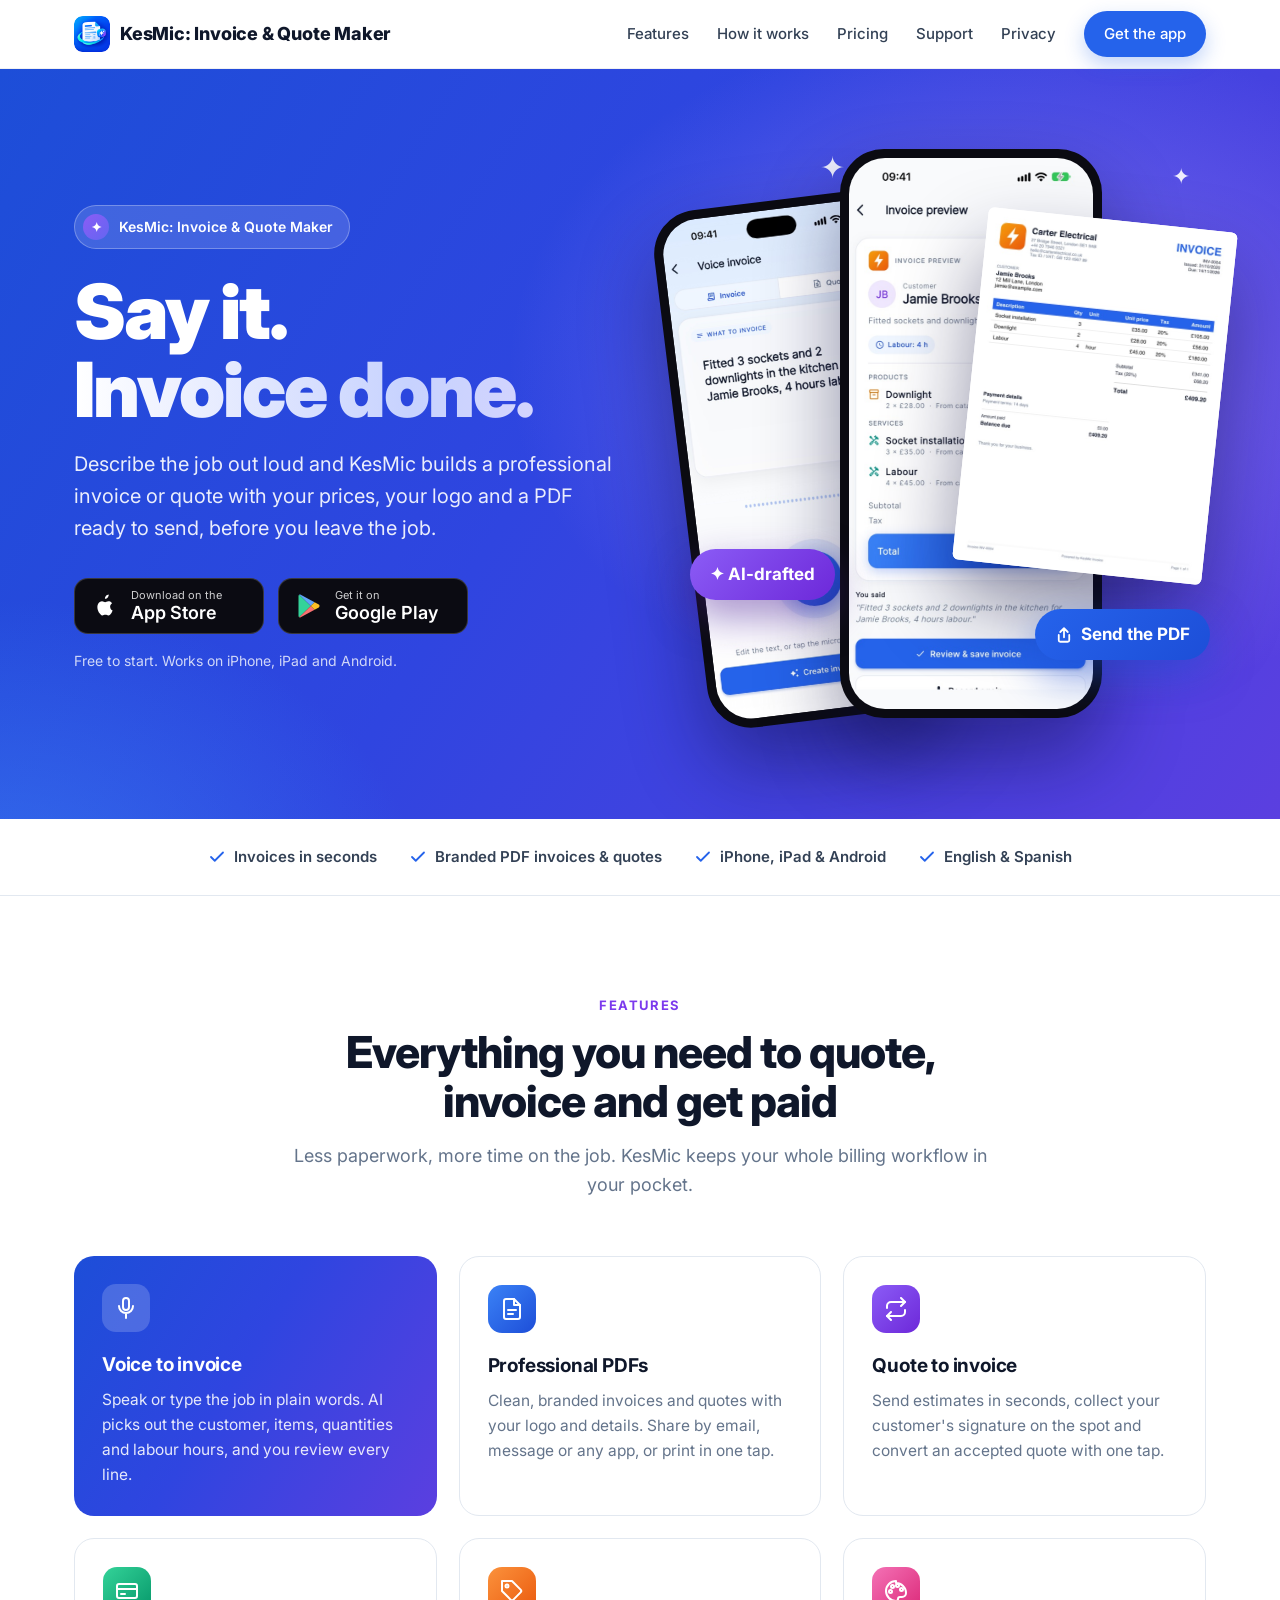
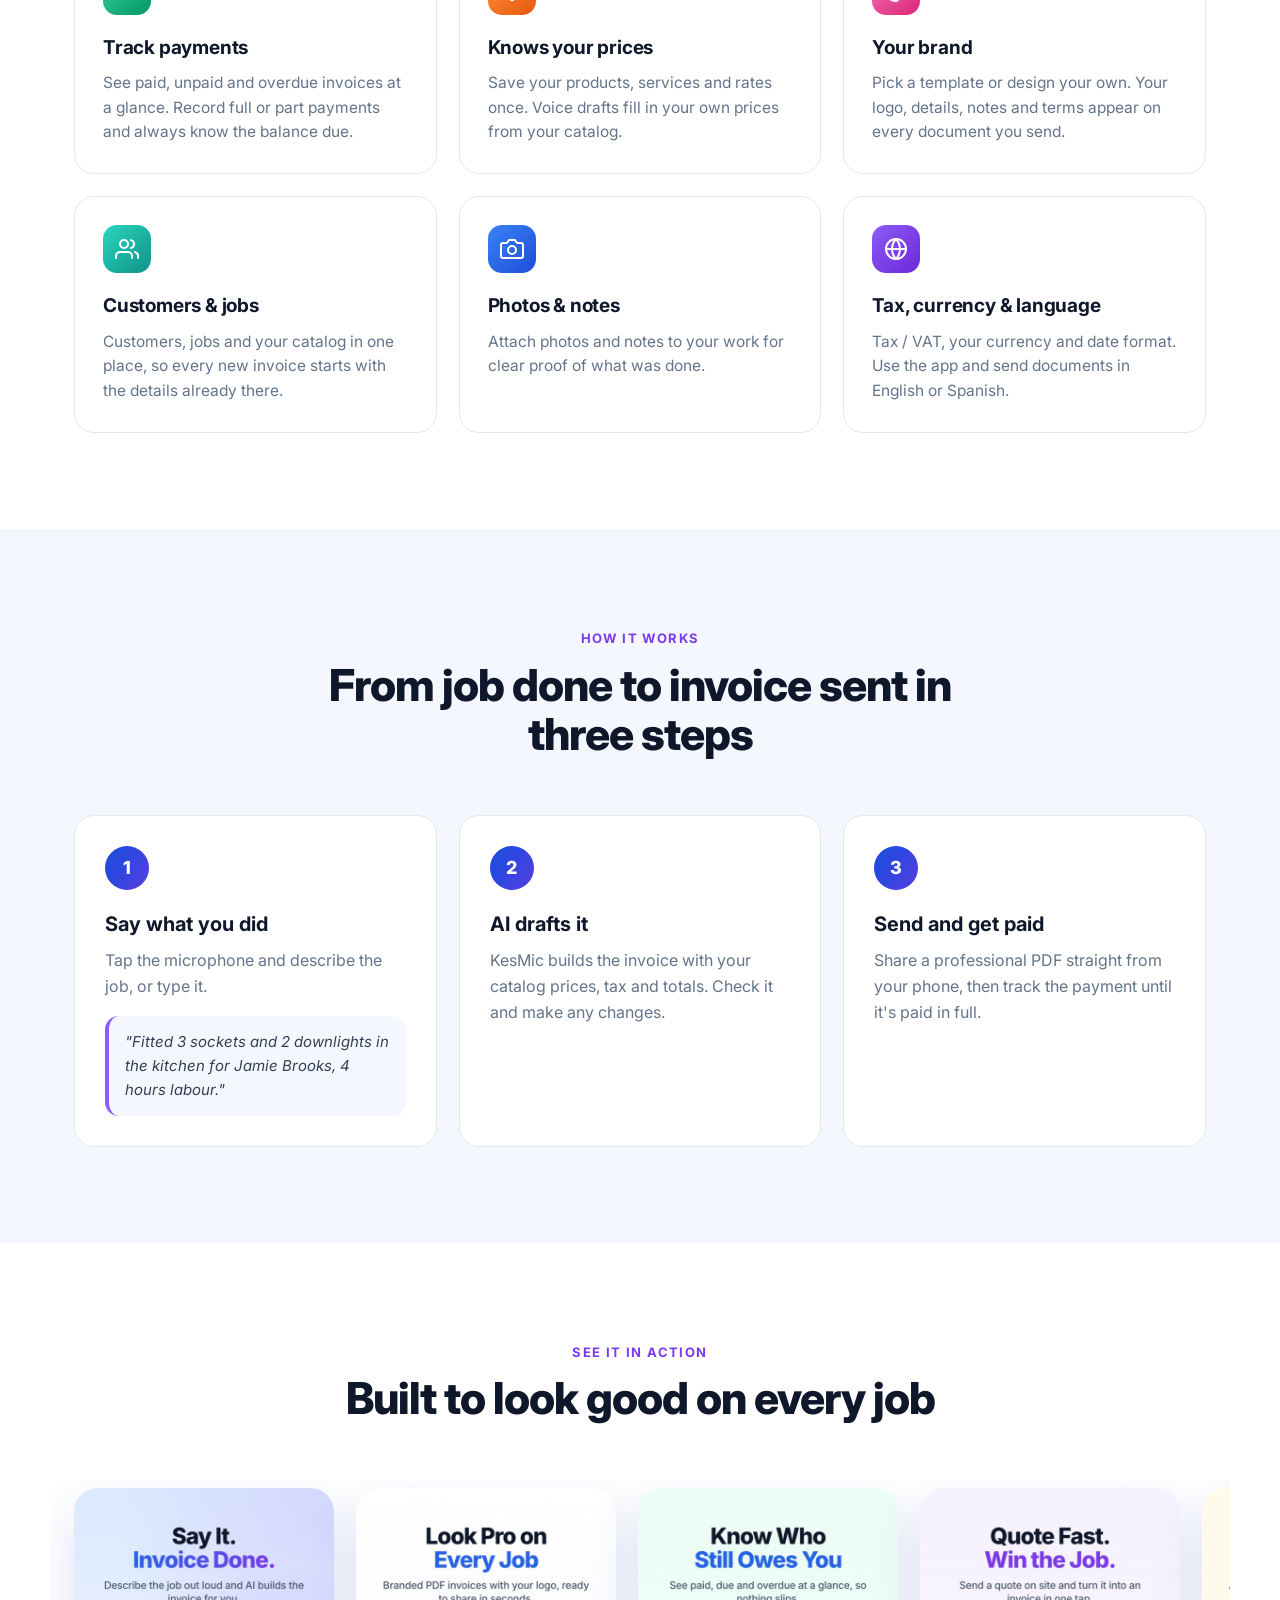
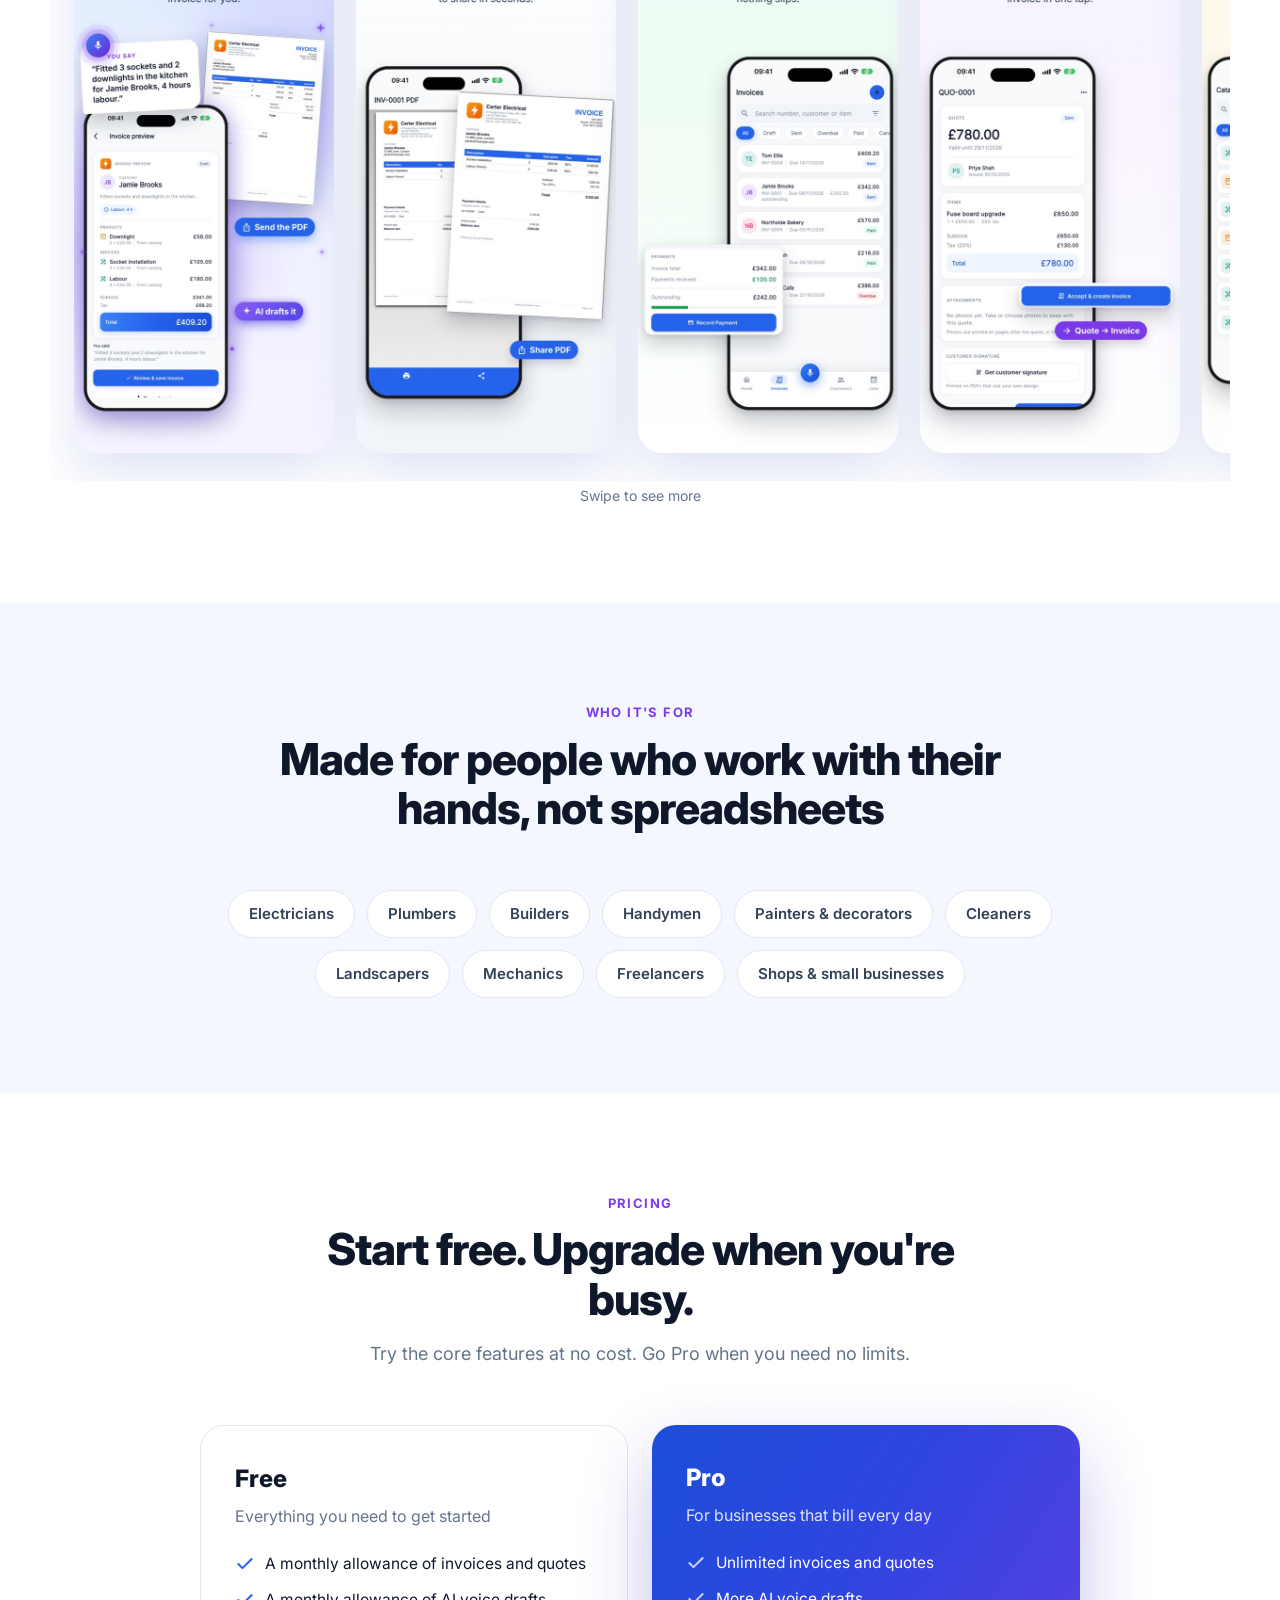
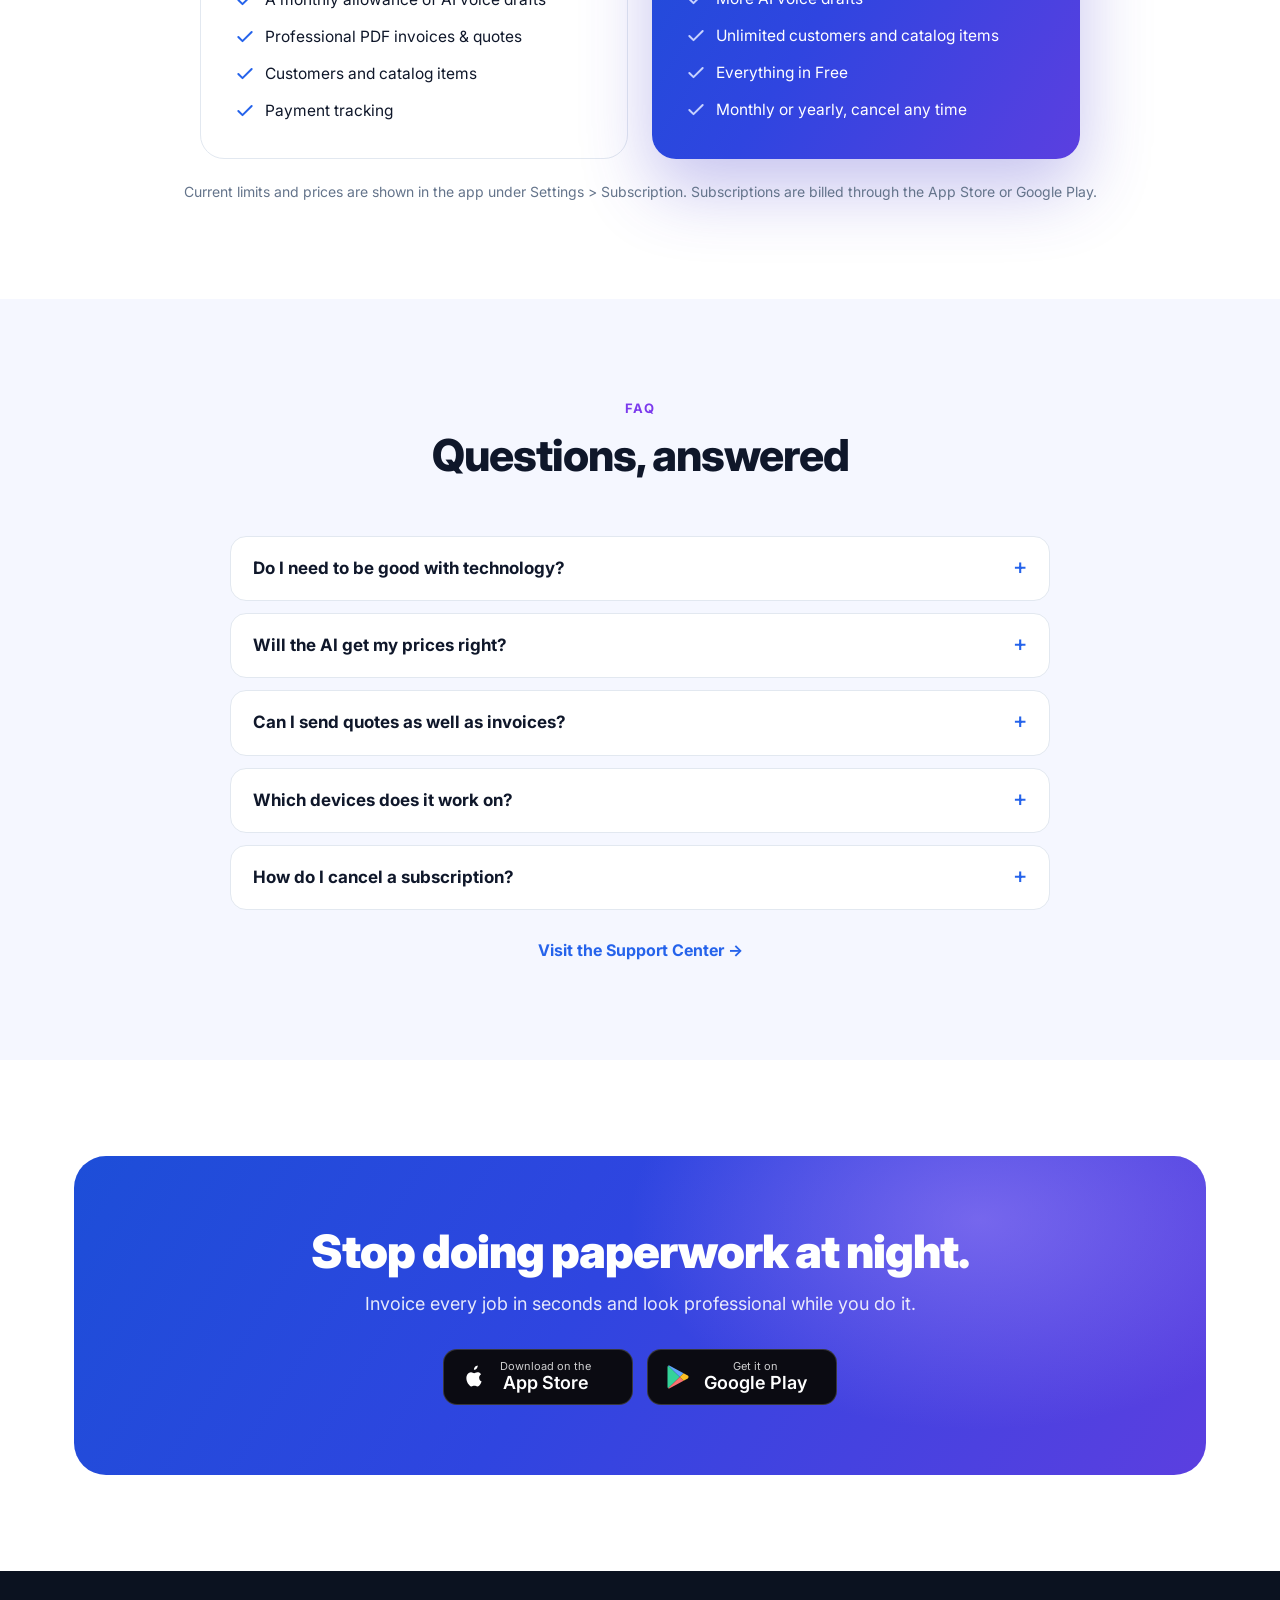
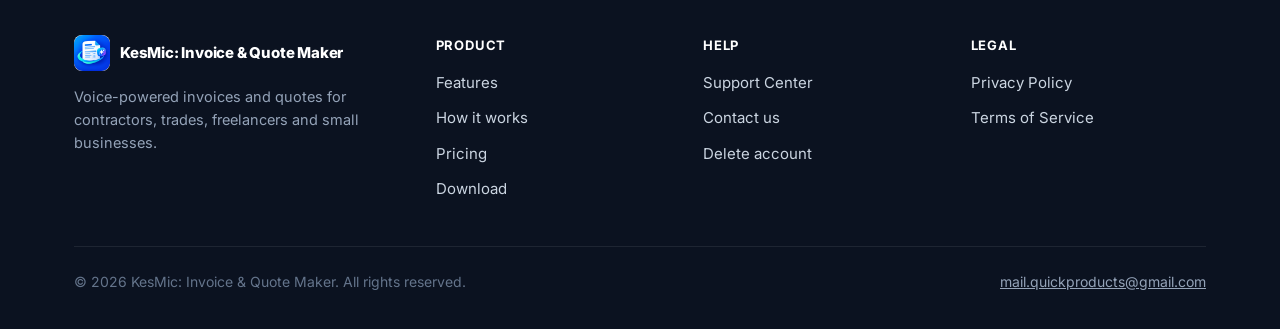
==== commit df9d663d: "Rename to KesMic: Invoice & Quote Maker across the site Co-Authored-By: Claude Opus 5.5 <noreply@ant" ====
--- a/index.html
+++ b/index.html
@@ -3,9 +3,9 @@
 <head>
 <meta charset="UTF-8">
 <meta name="viewport" content="width=device-width, initial-scale=1.0">
-<title>KesMic Invoice – Voice Invoice &amp; Quote Maker</title>
-<meta name="description" content="Say it. Invoice done. Describe the job out loud and KesMic Invoice builds a professional invoice or quote with your prices, your logo and a PDF ready to send.">
-<meta property="og:title" content="KesMic Invoice – Say it. Invoice done.">
+<title>KesMic: Invoice &amp; Quote Maker – Voice Invoices &amp; Estimates</title>
+<meta name="description" content="Say it. Invoice done. Describe the job out loud and KesMic: Invoice &amp; Quote Maker builds a professional invoice or quote with your prices, your logo and a PDF ready to send.">
+<meta property="og:title" content="KesMic: Invoice &amp; Quote Maker – Say it. Invoice done.">
 <meta property="og:description" content="Turn your voice into professional invoices and quotes in seconds. Built for contractors, trades, freelancers and small businesses.">
 <meta property="og:image" content="https://kesmicinvoice.github.io/assets/og-image.jpg">
 <meta property="og:url" content="https://kesmicinvoice.github.io/">
@@ -193,6 +193,8 @@
   .gallery{padding:8px 16px 28px;margin:0 -16px}
   .gallery img{width:230px}
 }
+
+@media (max-width:440px){.brand-rest{display:none}}
 </style>
 </head>
 <body>
@@ -204,7 +206,7 @@
 
 <nav class="nav" aria-label="Main">
   <div class="wrap">
-    <a class="brand" href="./"><img src="logo.png" alt="">KesMic Invoice</a>
+    <a class="brand" href="./"><img src="logo.png" alt=""><span>KesMic<span class="brand-rest">: Invoice &amp; Quote Maker</span></span></a>
     <button class="menu-toggle" aria-label="Open menu" aria-expanded="false" aria-controls="nav-links">
       <svg viewBox="0 0 24 24" fill="none" stroke="currentColor" stroke-width="2" stroke-linecap="round"><path d="M4 7h16M4 12h16M4 17h16"/></svg>
     </button>
@@ -222,9 +224,9 @@
 <header class="hero">
   <div class="wrap">
     <div>
-      <span class="eyebrow"><span class="dot">✦</span>AI invoices &amp; quotes from your voice</span>
+      <span class="eyebrow"><span class="dot">✦</span>KesMic: Invoice &amp; Quote Maker</span>
       <h1>Say it.<span>Invoice done.</span></h1>
-      <p class="lead">Describe the job out loud and KesMic Invoice builds a professional invoice or quote with your prices, your logo and a PDF ready to send, before you leave the job.</p>
+      <p class="lead">Describe the job out loud and KesMic builds a professional invoice or quote with your prices, your logo and a PDF ready to send, before you leave the job.</p>
       <div class="store-row" id="download">
         <a class="store" href="#download" aria-label="Download on the App Store">
           <svg><use href="#i-apple"/></svg>
@@ -264,7 +266,7 @@
     <div class="section-head">
       <span class="kicker">Features</span>
       <h2>Everything you need to quote, invoice and get paid</h2>
-      <p>Less paperwork, more time on the job. KesMic Invoice keeps your whole billing workflow in your pocket.</p>
+      <p>Less paperwork, more time on the job. KesMic keeps your whole billing workflow in your pocket.</p>
     </div>
     <div class="features">
       <div class="feature highlight">
@@ -332,7 +334,7 @@
       <div class="step">
         <div class="num">2</div>
         <h3>AI drafts it</h3>
-        <p>KesMic Invoice builds the invoice with your catalog prices, tax and totals. Check it and make any changes.</p>
+        <p>KesMic builds the invoice with your catalog prices, tax and totals. Check it and make any changes.</p>
       </div>
       <div class="step">
         <div class="num">3</div>
@@ -431,7 +433,7 @@
       </details>
       <details>
         <summary>Which devices does it work on?</summary>
-        <p>KesMic Invoice works on iPhone, iPad and Android phones and tablets.</p>
+        <p>KesMic: Invoice &amp; Quote Maker works on iPhone, iPad and Android phones and tablets.</p>
       </details>
       <details>
         <summary>How do I cancel a subscription?</summary>
@@ -465,7 +467,7 @@
   <div class="wrap">
     <div class="foot">
       <div>
-        <a class="brand" href="./"><img src="logo.png" alt="">KesMic Invoice</a>
+        <a class="brand" href="./"><img src="logo.png" alt=""><span>KesMic<span class="brand-rest">: Invoice &amp; Quote Maker</span></span></a>
         <p>Voice-powered invoices and quotes for contractors, trades, freelancers and small businesses.</p>
       </div>
       <div>
@@ -494,7 +496,7 @@
       </div>
     </div>
     <div class="copy">
-      <span>© 2026 KesMic Invoice. All rights reserved.</span>
+      <span>© 2026 KesMic: Invoice &amp; Quote Maker. All rights reserved.</span>
       <a href="mailto:mail.quickproducts@gmail.com">mail.quickproducts@gmail.com</a>
     </div>
   </div>
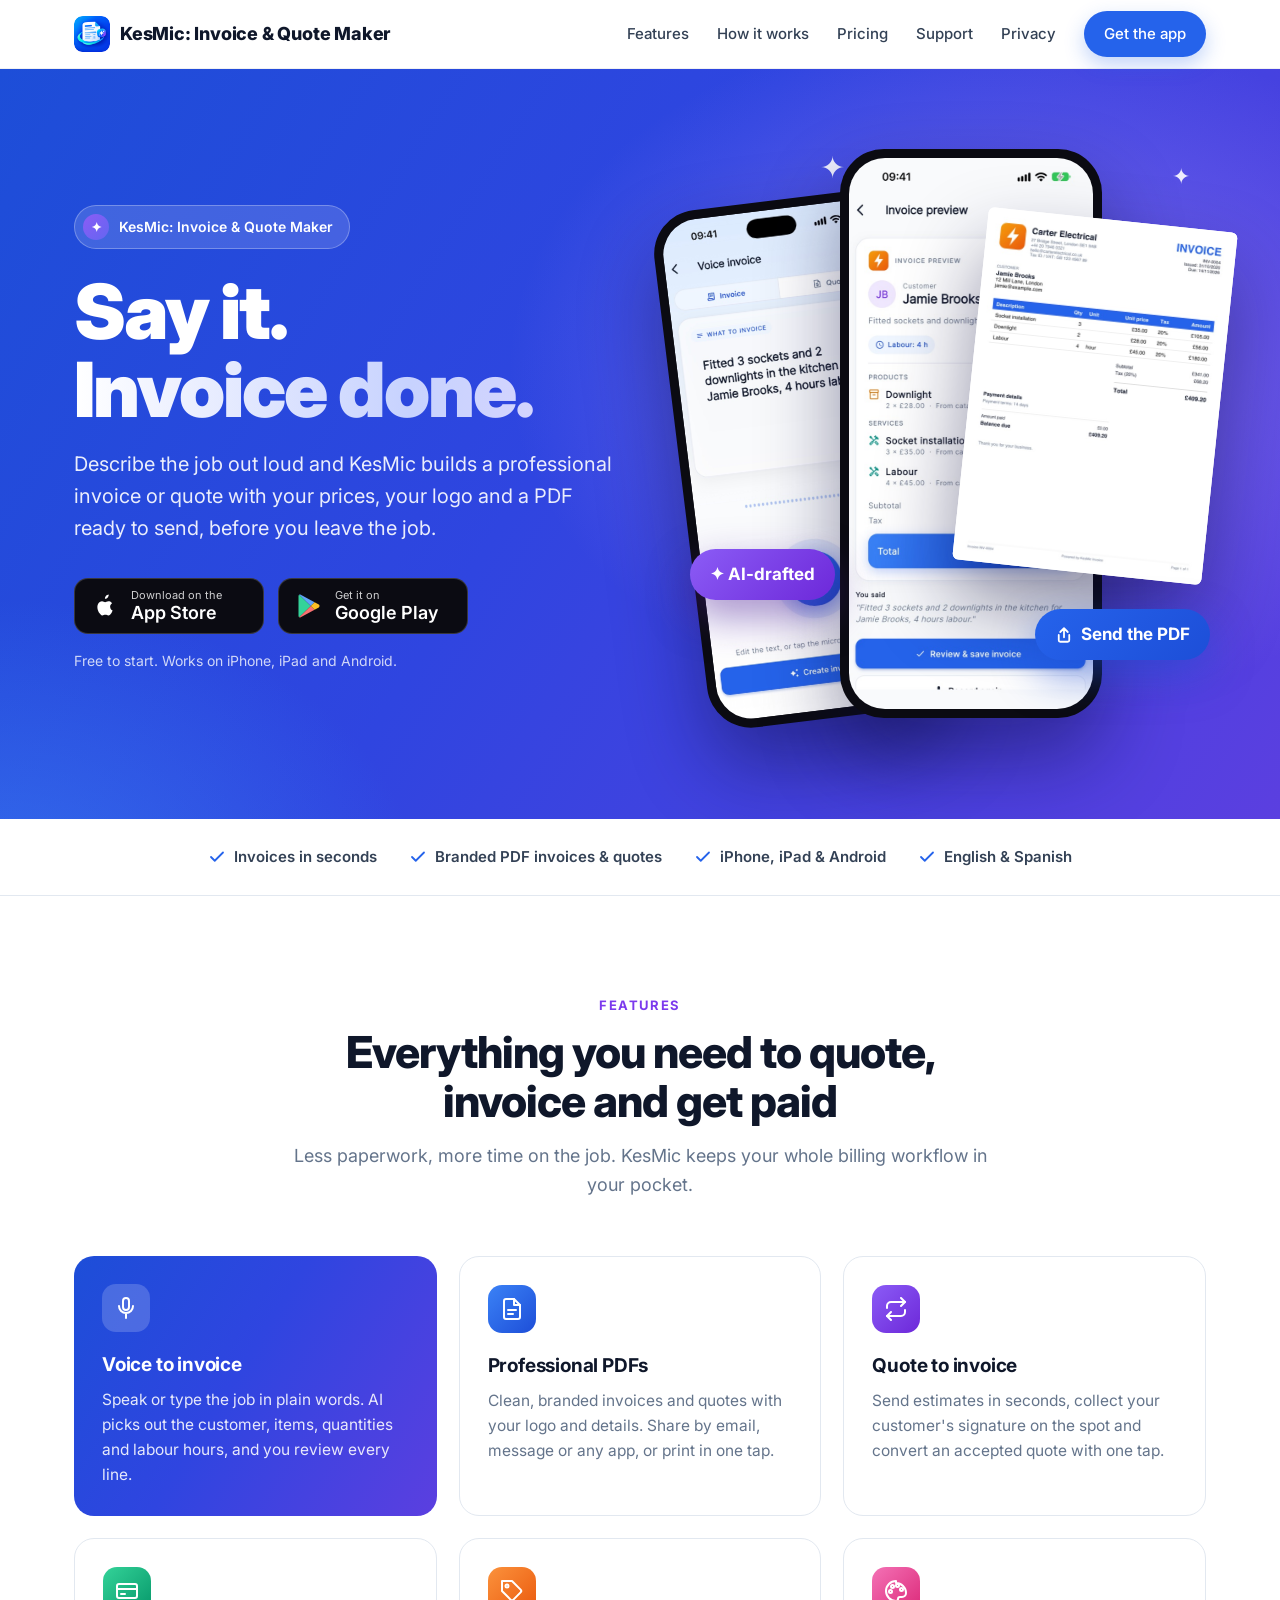
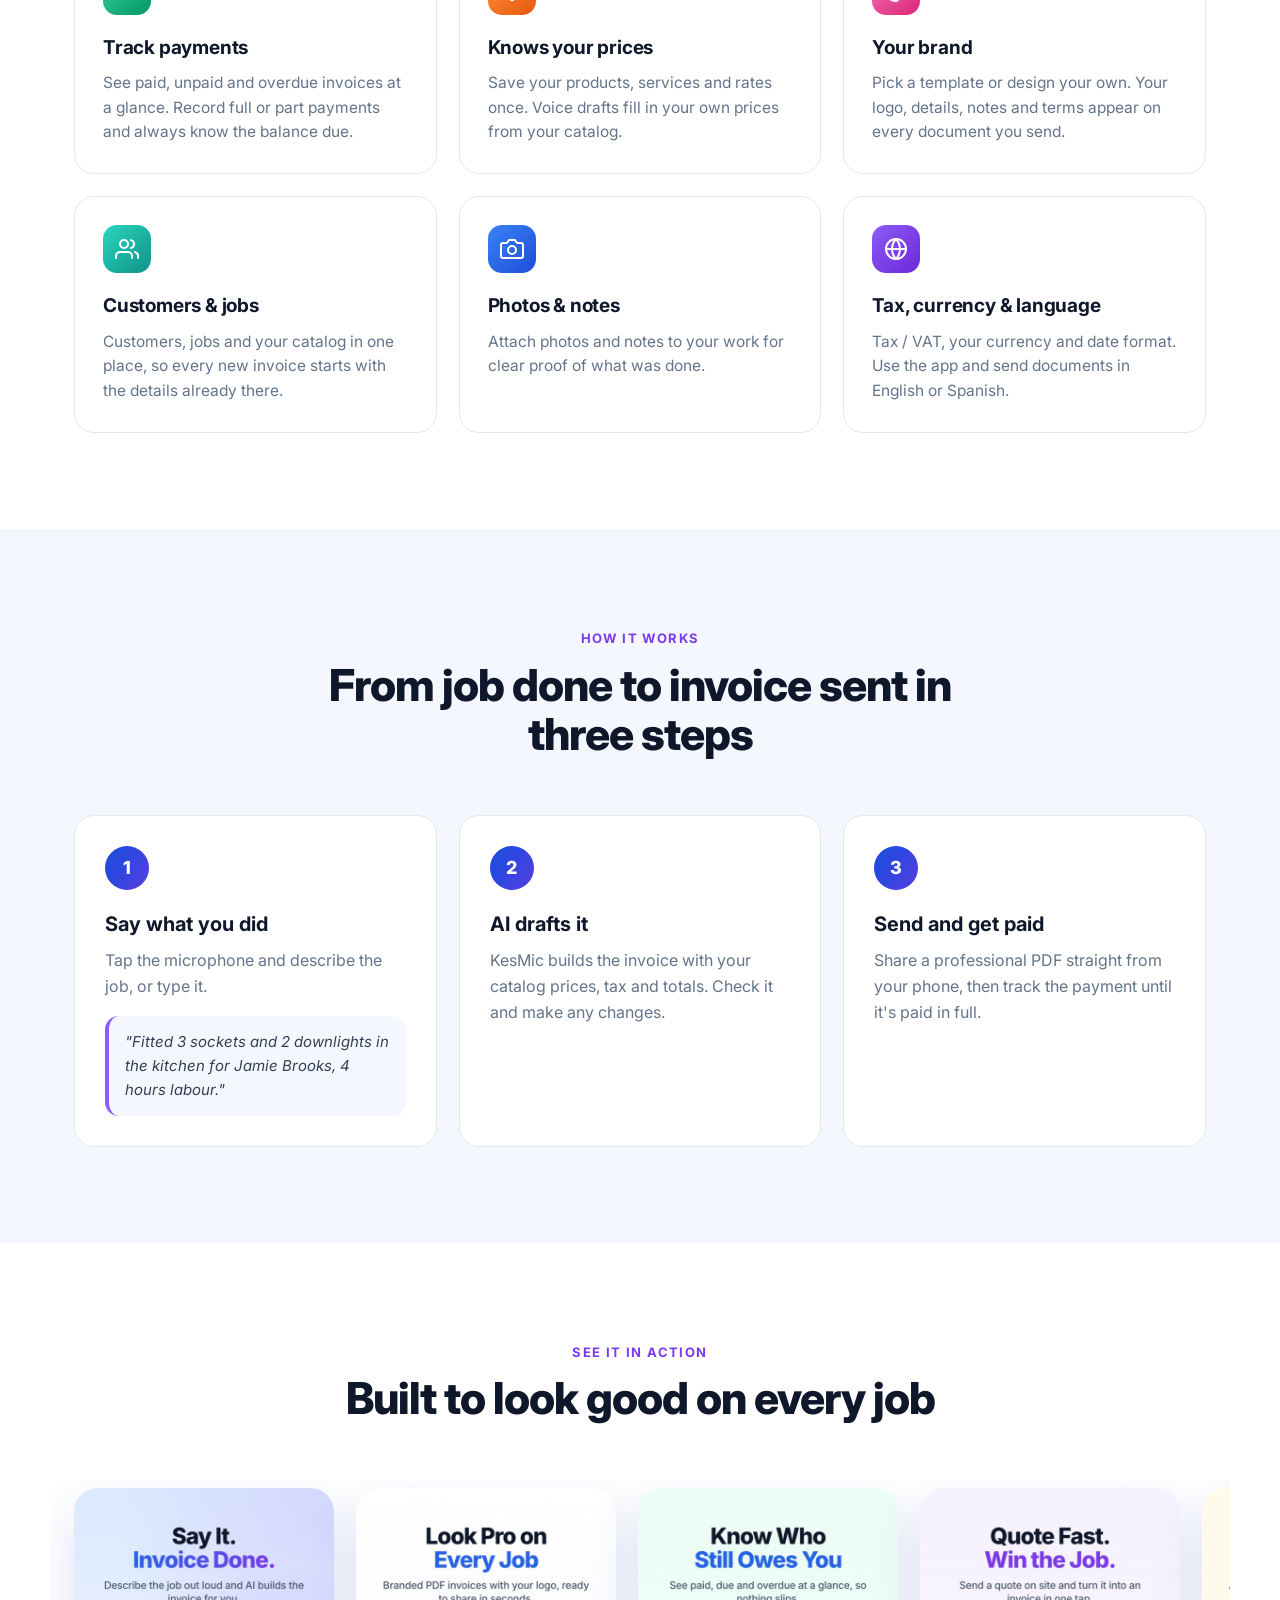
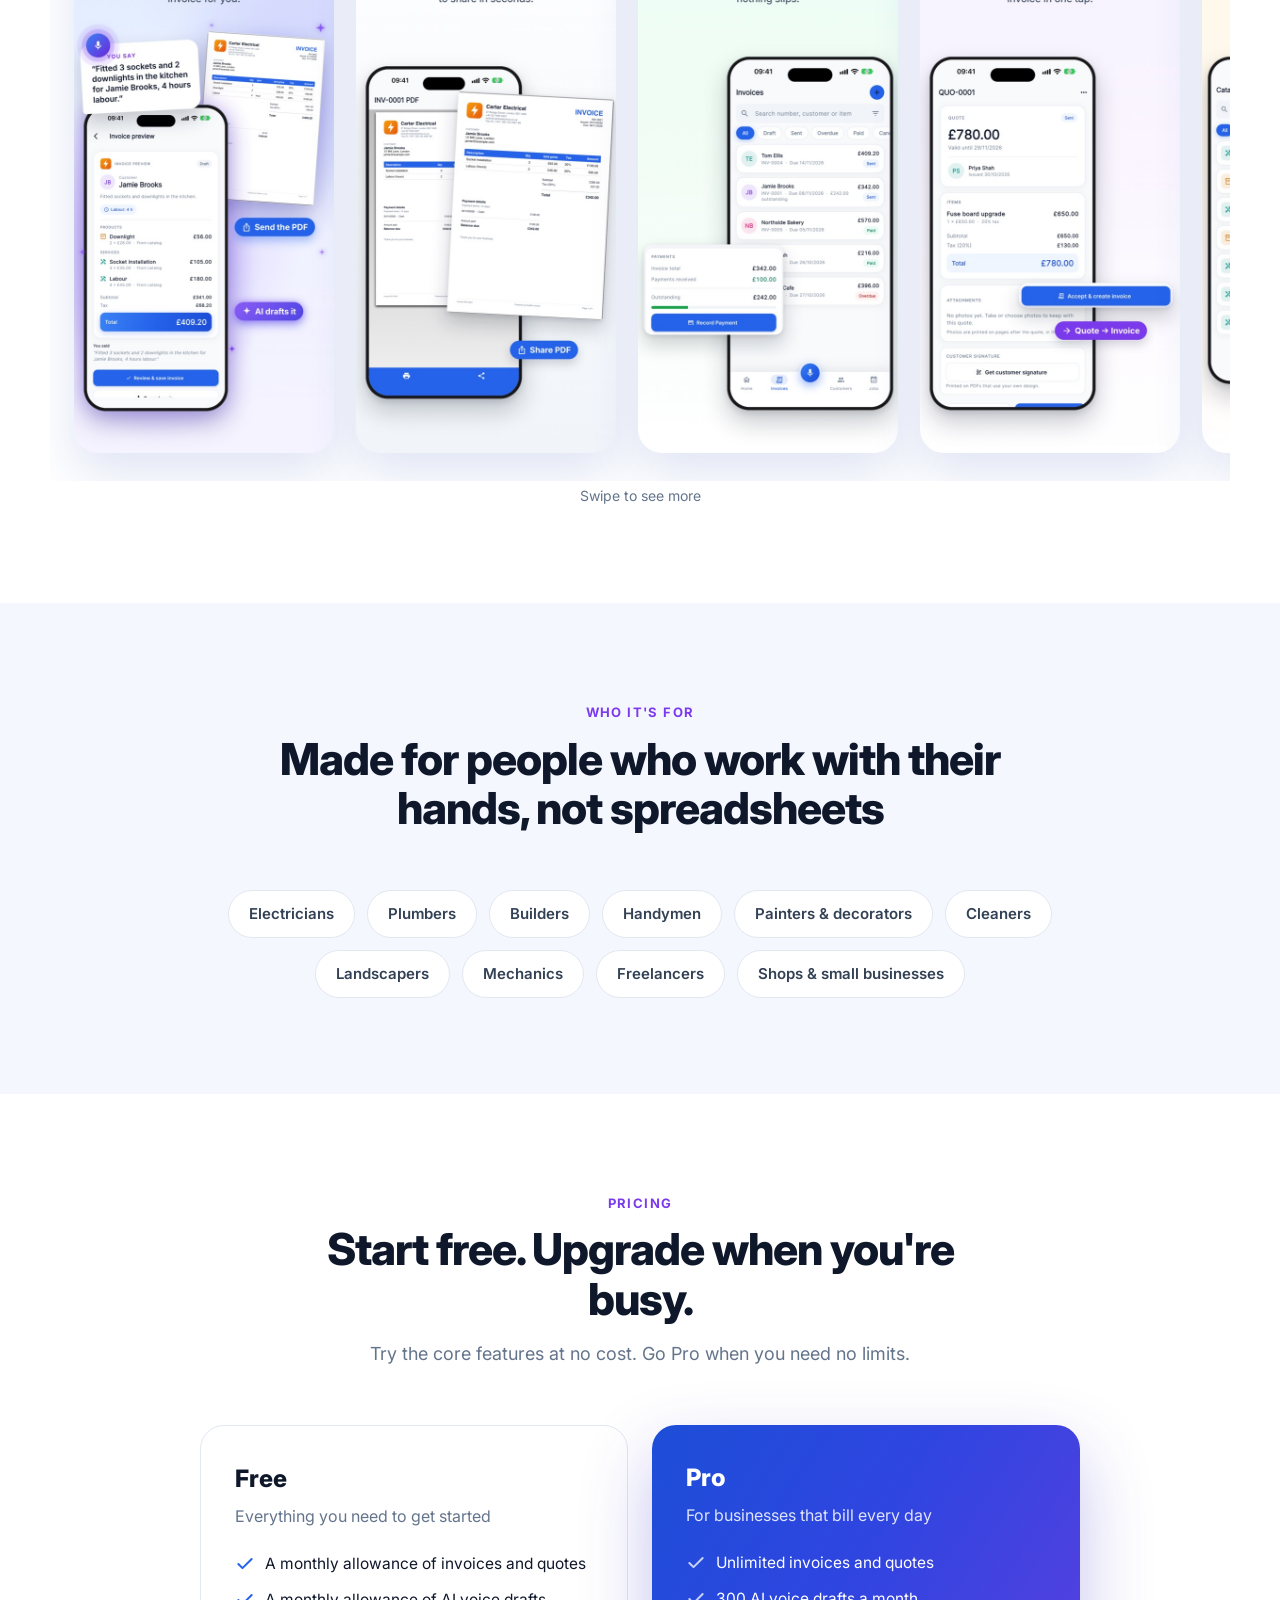
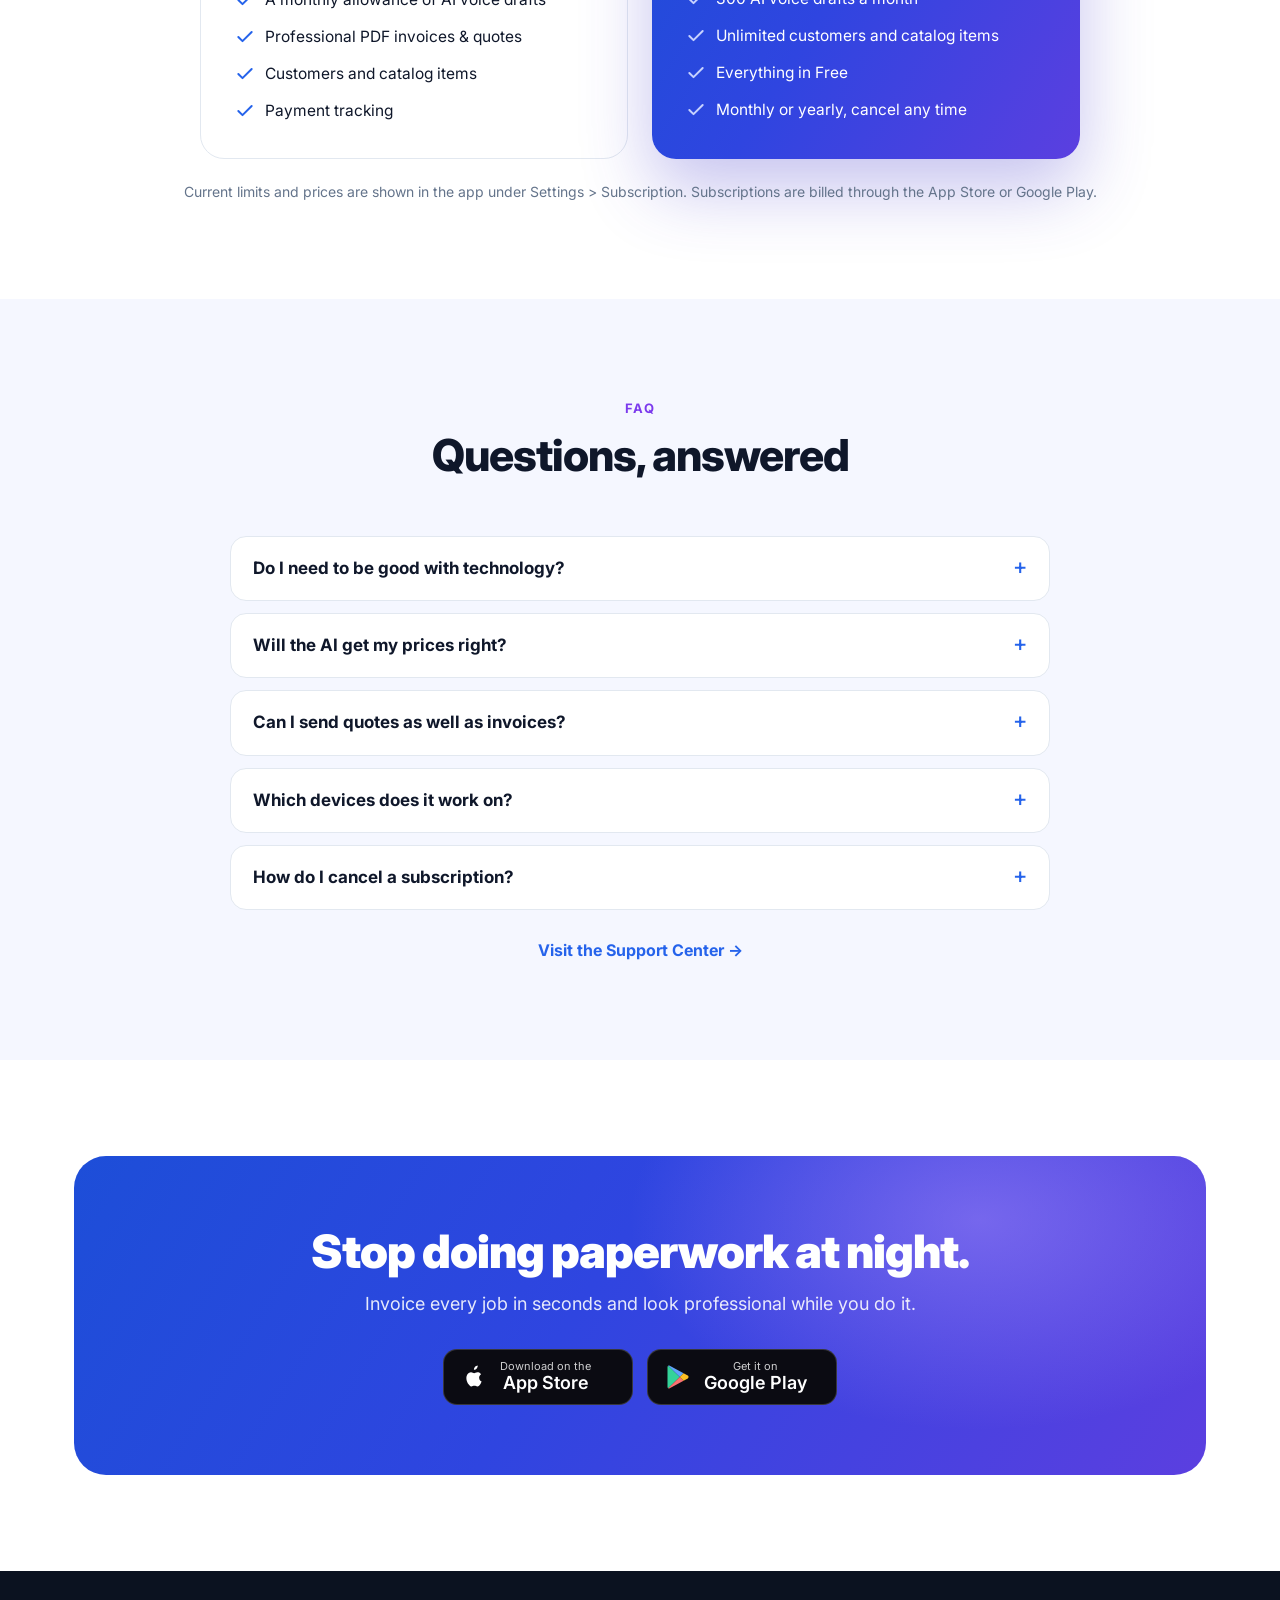
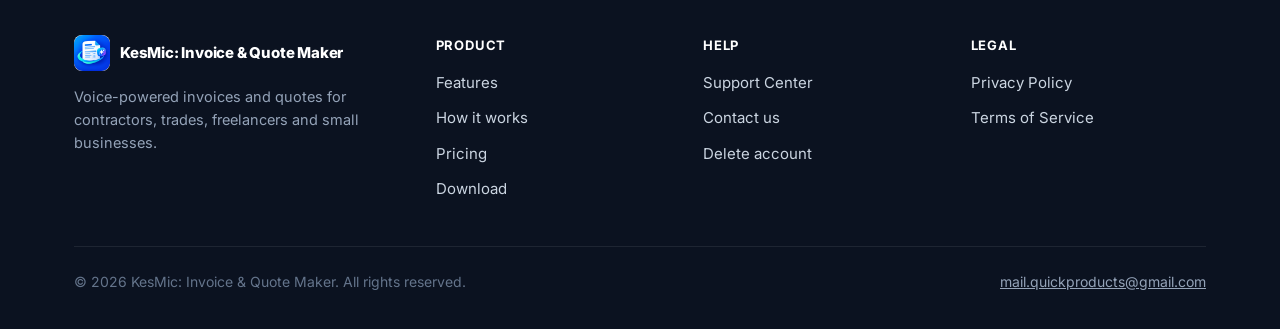
==== commit 12583220: "Pro card: 300 AI voice drafts a month Co-Authored-By: Claude Opus 5.5 <noreply@anthropic.com>" ====
--- a/index.html
+++ b/index.html
@@ -401,7 +401,7 @@
         <p class="tag">For businesses that bill every day</p>
         <ul>
           <li><svg><use href="#i-check"/></svg>Unlimited invoices and quotes</li>
-          <li><svg><use href="#i-check"/></svg>More AI voice drafts</li>
+          <li><svg><use href="#i-check"/></svg>300 AI voice drafts a month</li>
           <li><svg><use href="#i-check"/></svg>Unlimited customers and catalog items</li>
           <li><svg><use href="#i-check"/></svg>Everything in Free</li>
           <li><svg><use href="#i-check"/></svg>Monthly or yearly, cancel any time</li>
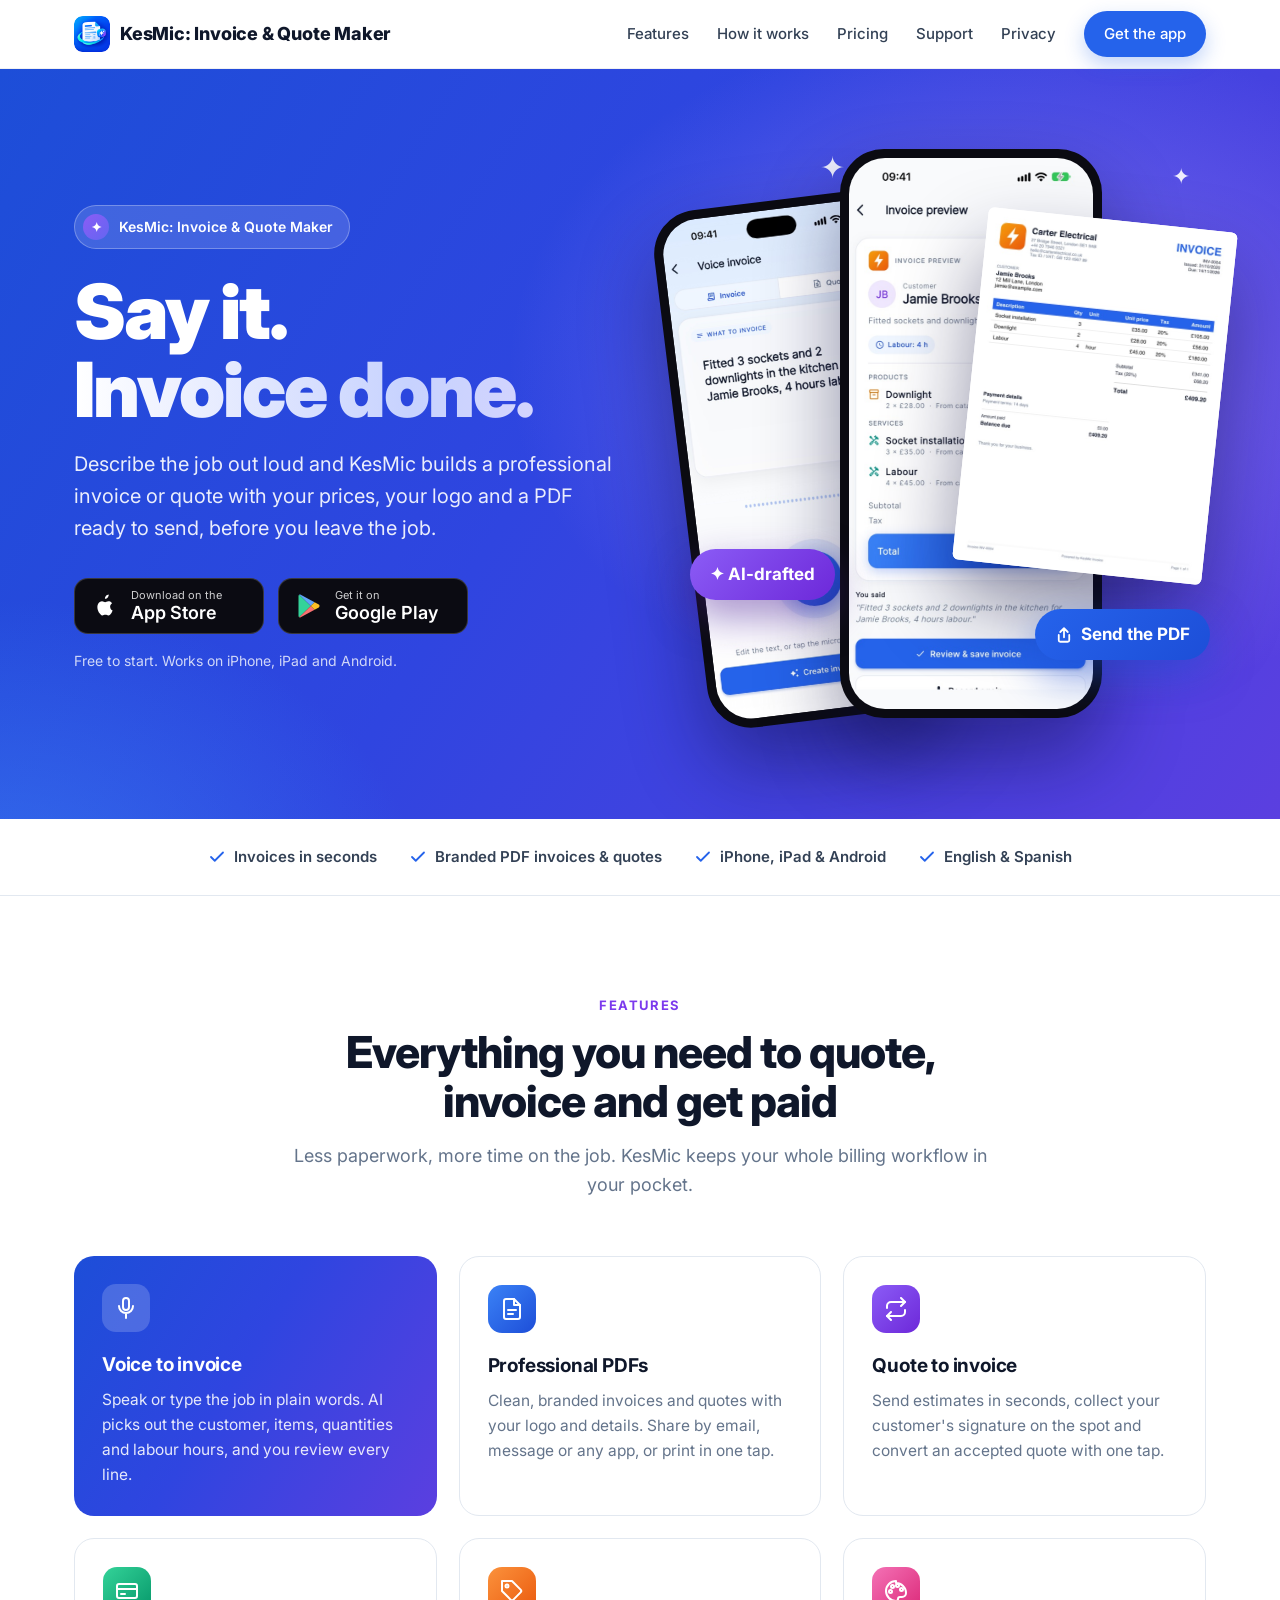
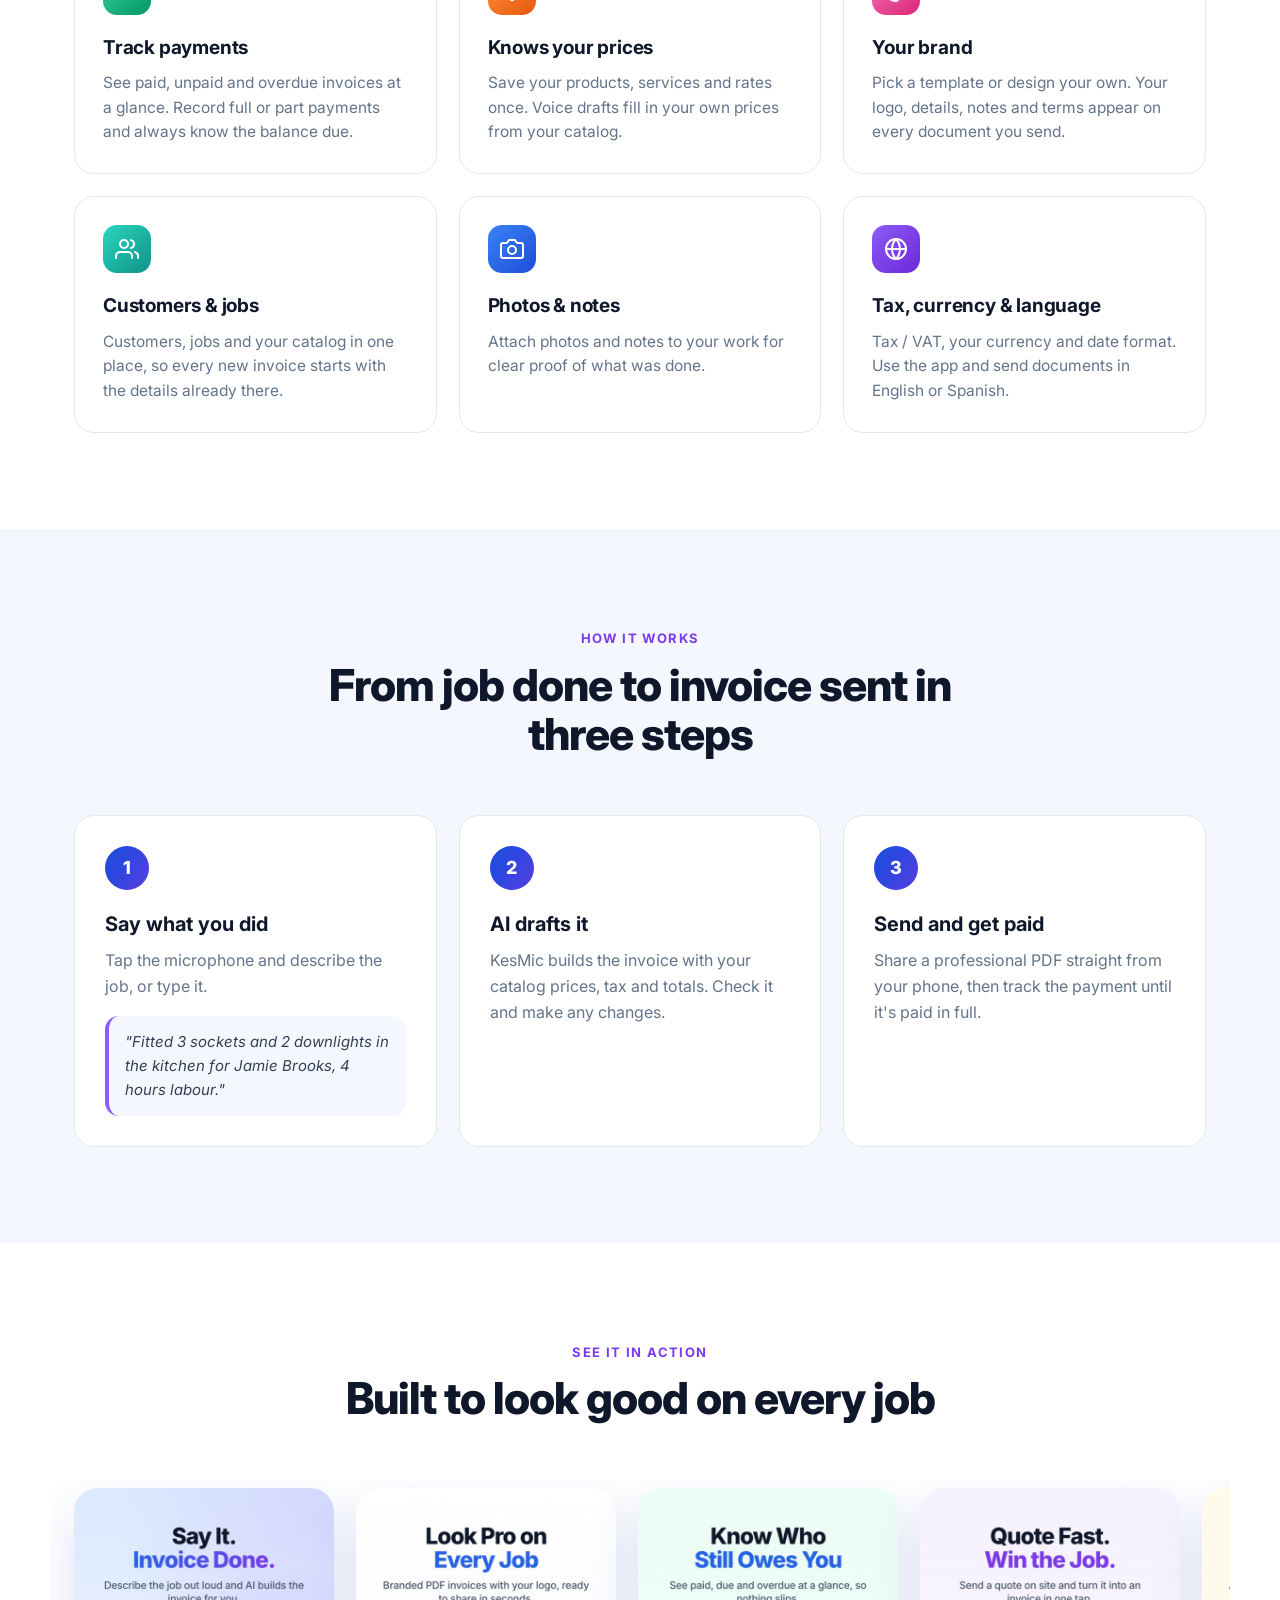
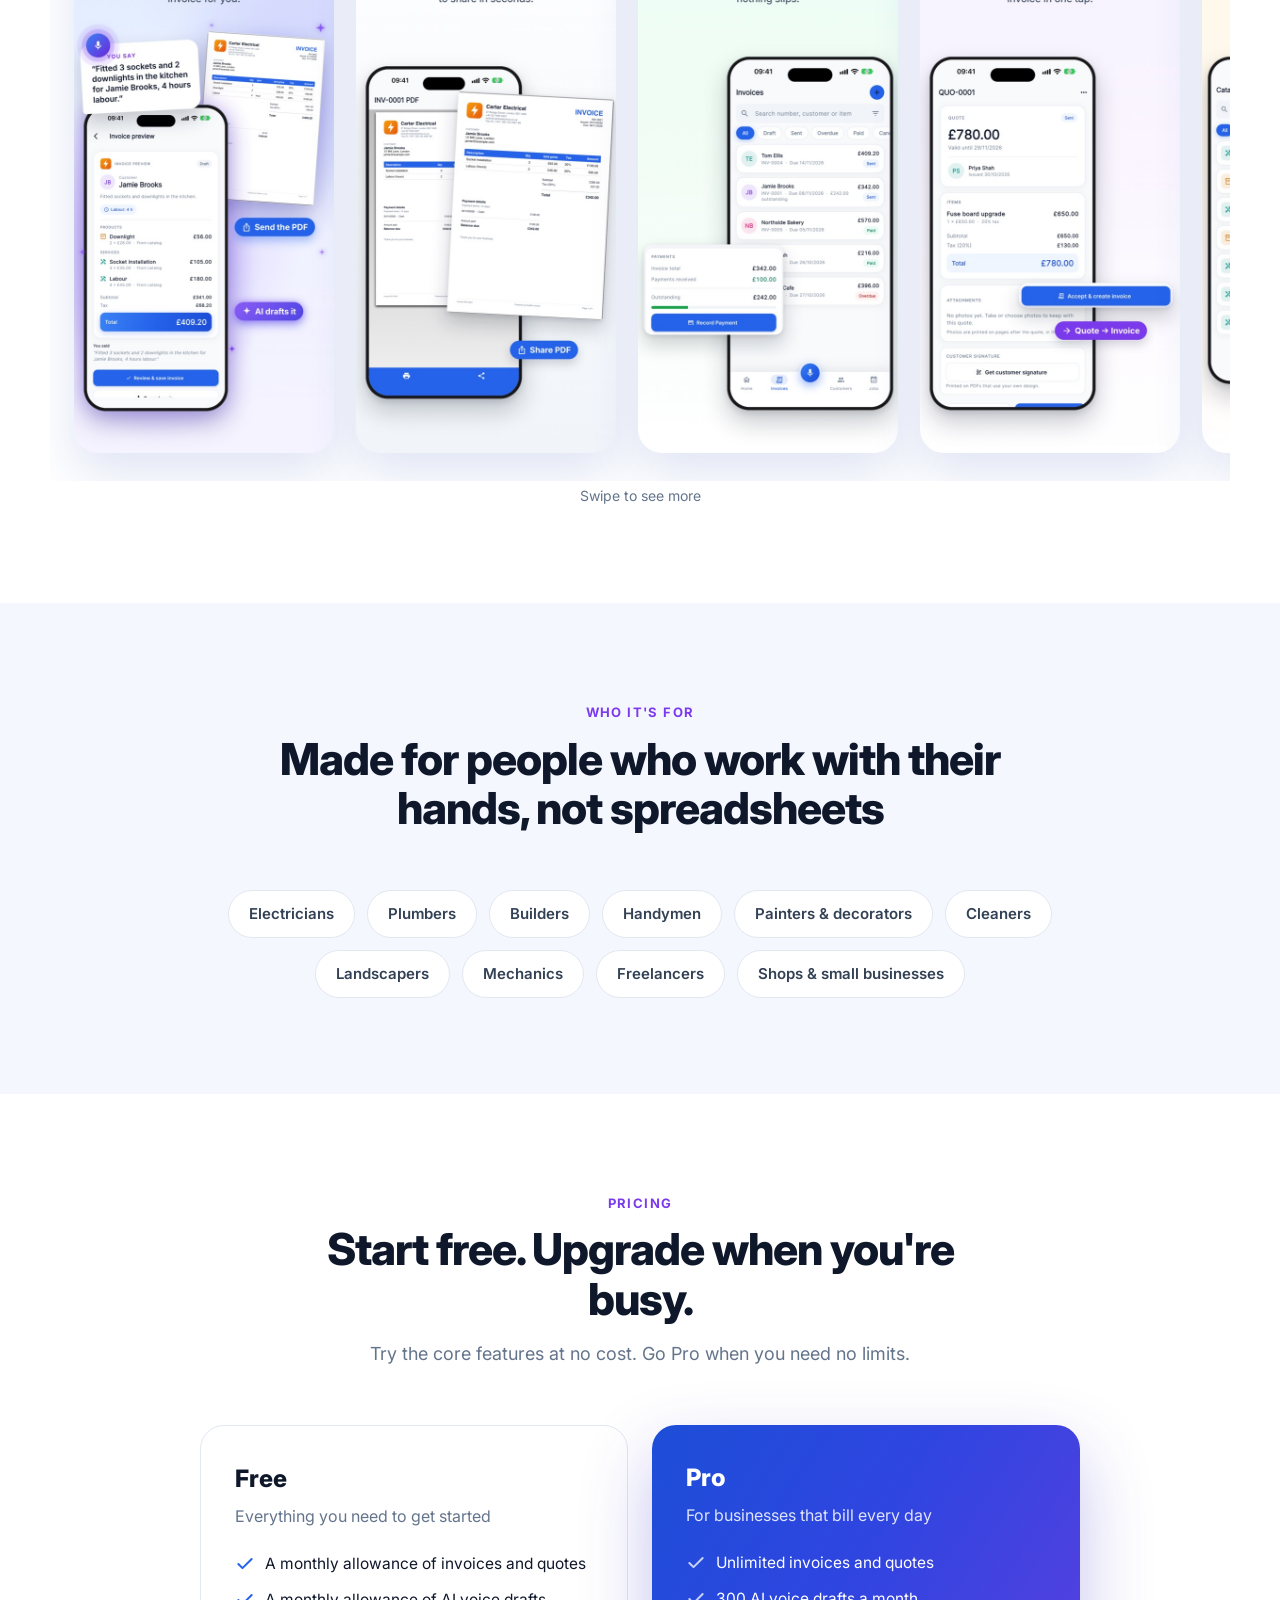
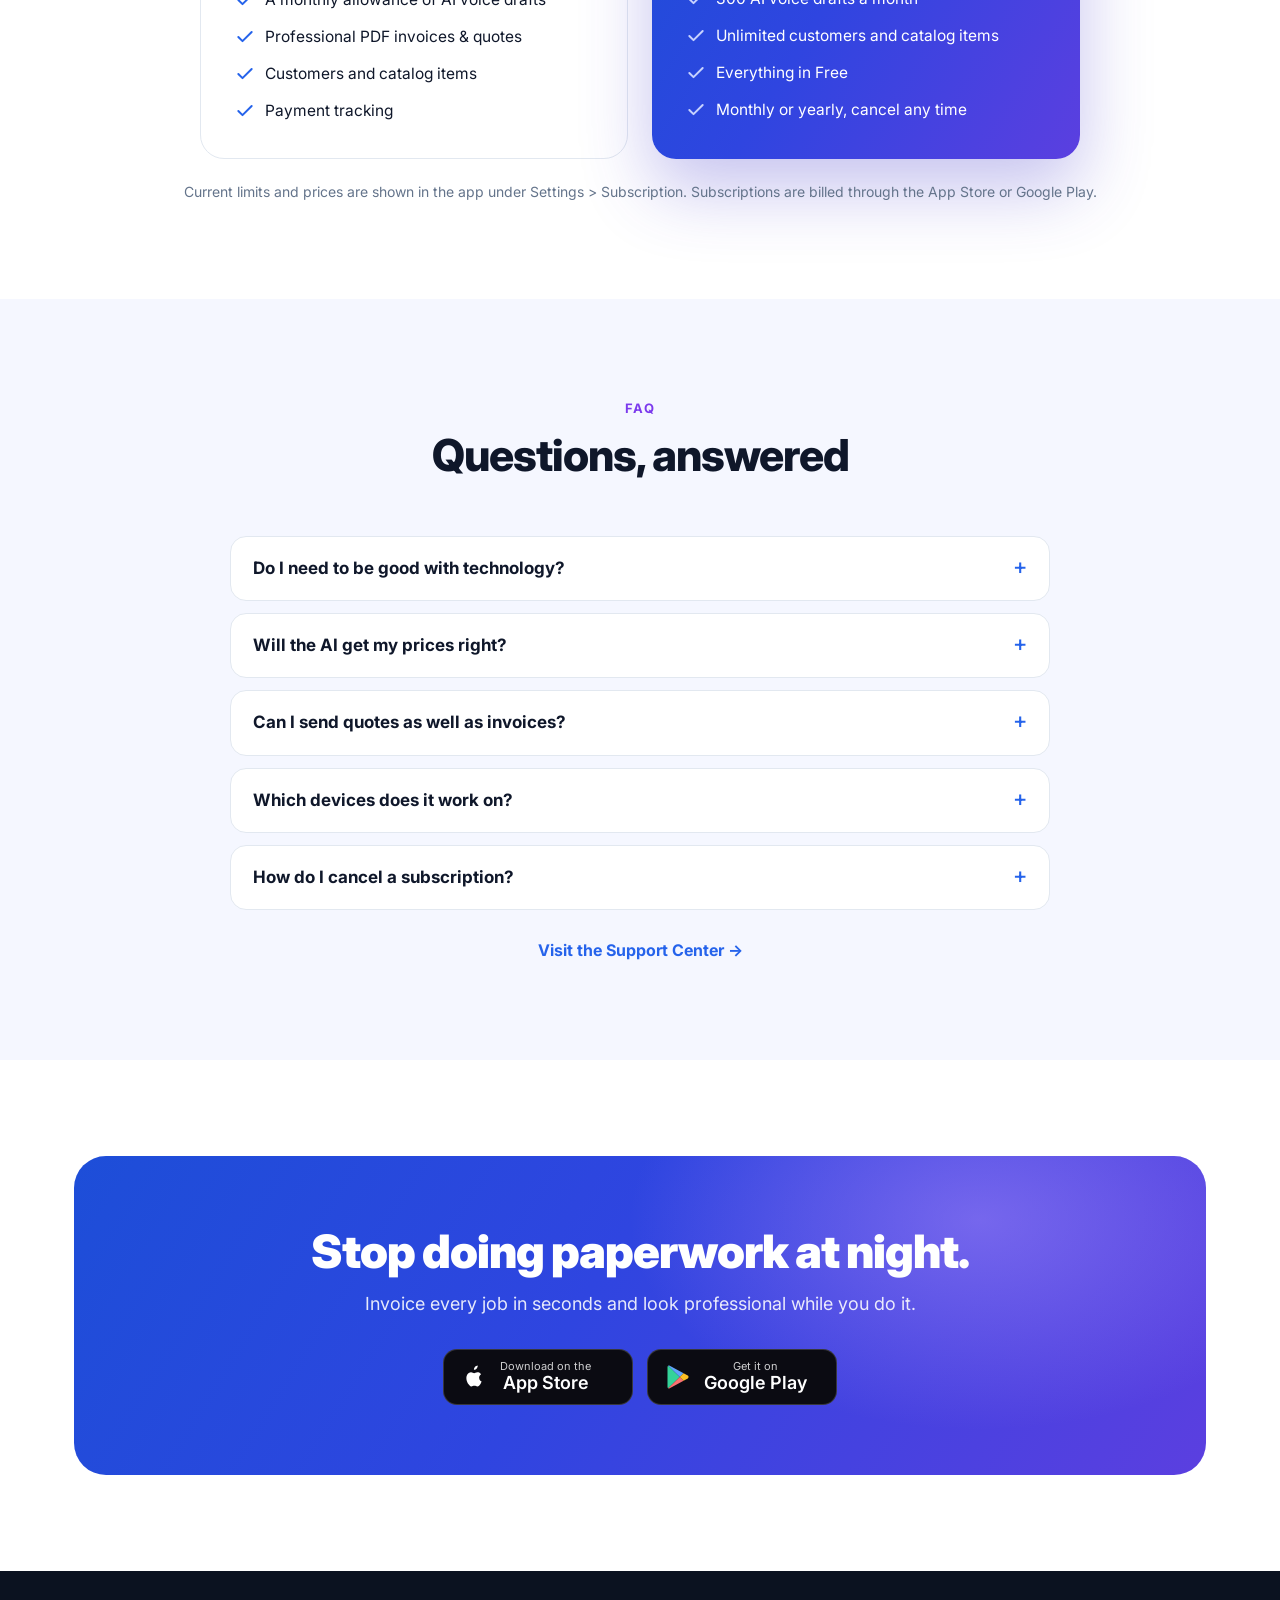
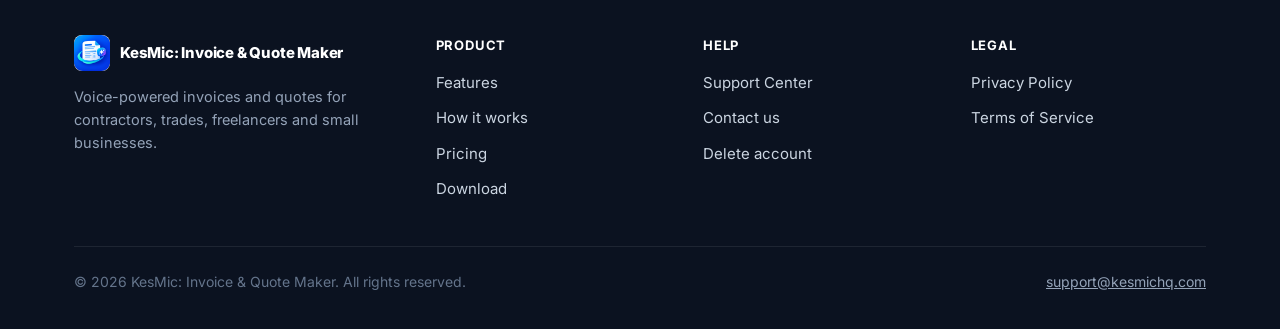
==== commit 2c8ae9a0: "Contact email: support@kesmichq.com Co-Authored-By: Claude Opus 5.5 <noreply@anthropic.com>" ====
--- a/index.html
+++ b/index.html
@@ -483,7 +483,7 @@
         <h4>Help</h4>
         <ul>
           <li><a href="support.html">Support Center</a></li>
-          <li><a href="mailto:mail.quickproducts@gmail.com">Contact us</a></li>
+          <li><a href="mailto:support@kesmichq.com">Contact us</a></li>
           <li><a href="delete-account.html">Delete account</a></li>
         </ul>
       </div>
@@ -497,7 +497,7 @@
     </div>
     <div class="copy">
       <span>© 2026 KesMic: Invoice &amp; Quote Maker. All rights reserved.</span>
-      <a href="mailto:mail.quickproducts@gmail.com">mail.quickproducts@gmail.com</a>
+      <a href="mailto:support@kesmichq.com">support@kesmichq.com</a>
     </div>
   </div>
 </footer>
